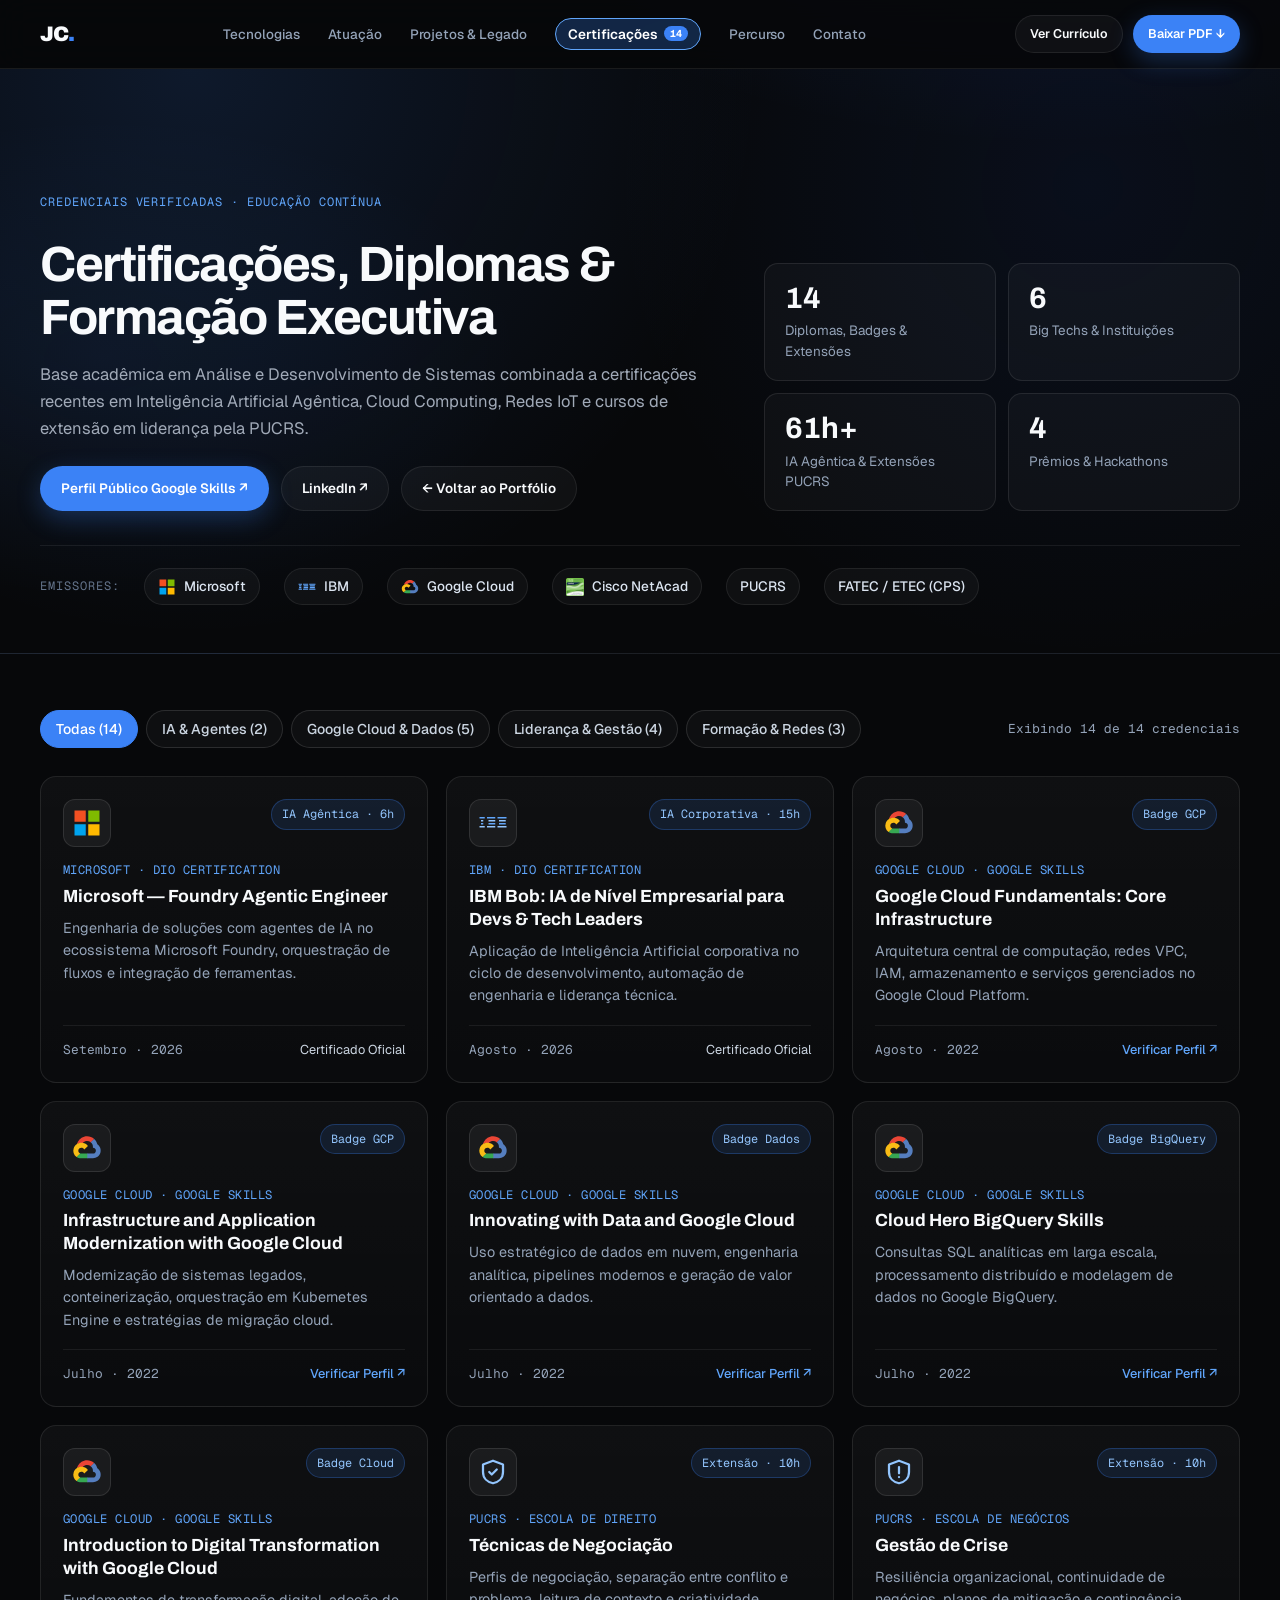
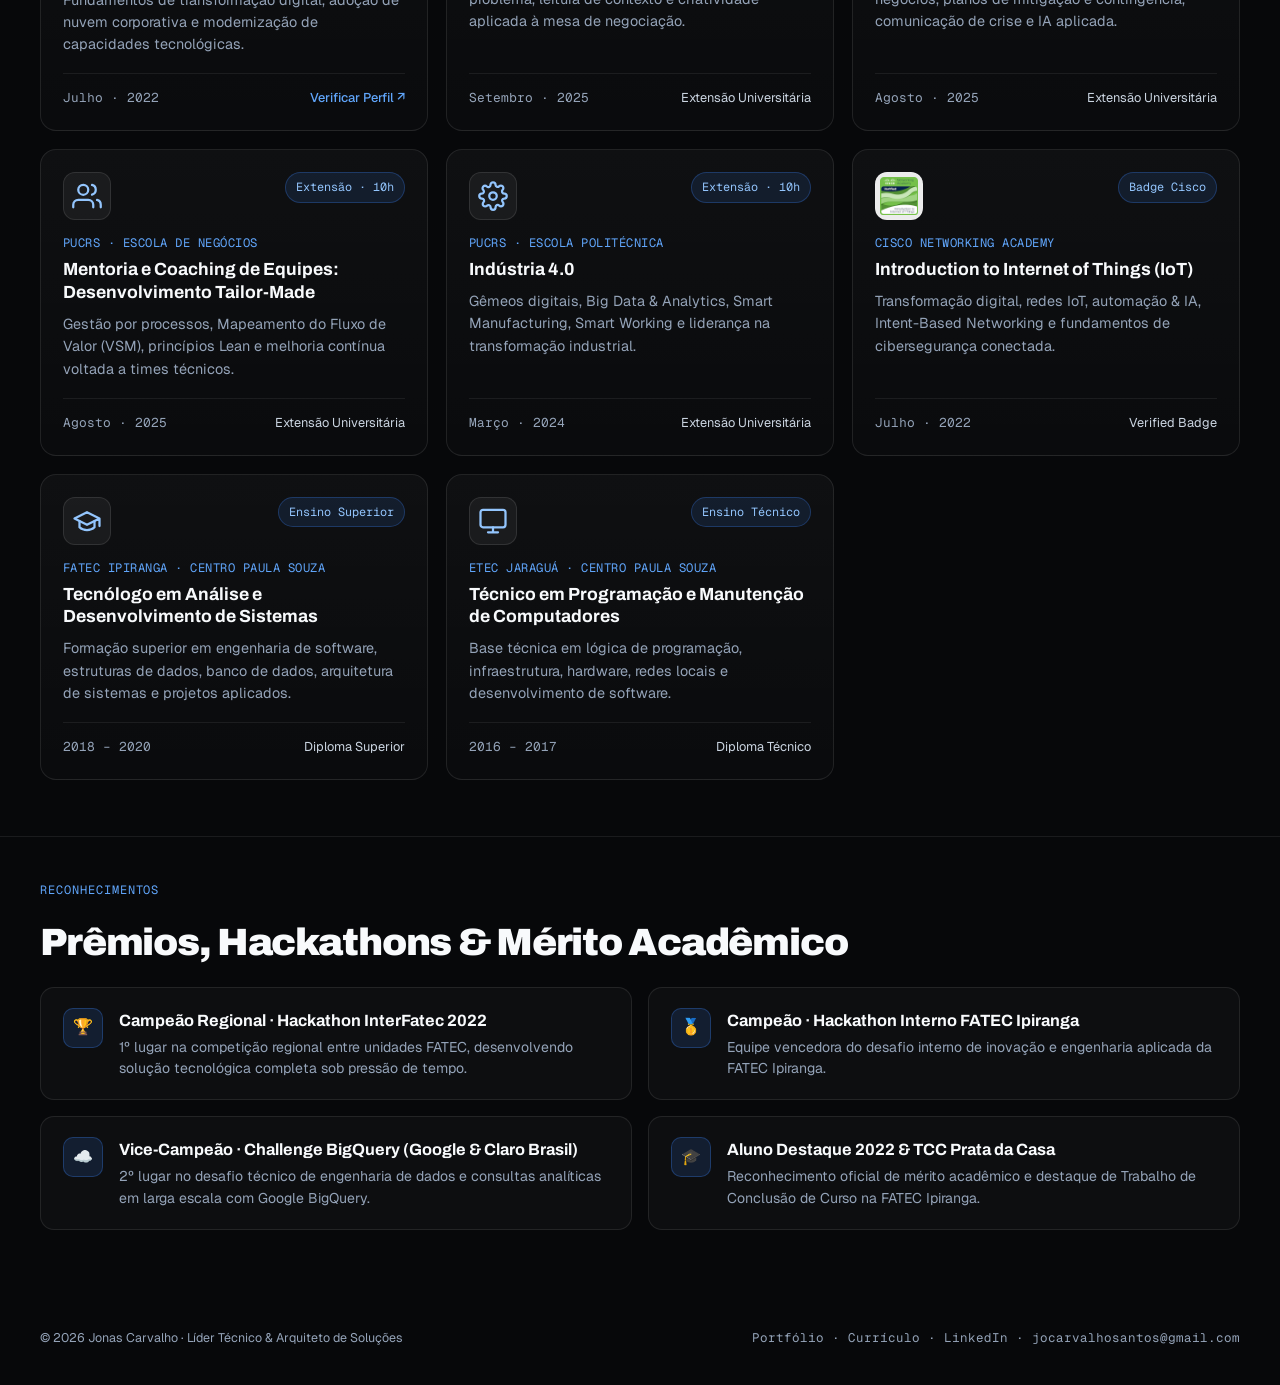
==== certificacoes.html @ da30d470 "feat: portfolio, certificacoes, curriculo A4/PDF e container Docker para Coolify" ====
<!DOCTYPE html>
<html lang="pt-BR">
<head>
  <meta charset="UTF-8" />
  <meta name="viewport" content="width=device-width, initial-scale=1.0" />
  <title>Certificações, Diplomas &amp; Prêmios — Jonas Carvalho</title>
  <meta name="description" content="Certificações oficiais, extensões universitárias PUCRS, formação acadêmica FATEC/ETEC, badges Google Cloud, Cisco, Microsoft e IBM de Jonas Carvalho." />
  <link rel="icon" type="image/svg+xml" href="data:image/svg+xml,%3Csvg xmlns='http://www.w3.org/2000/svg' viewBox='0 0 64 64'%3E%3Crect width='64' height='64' rx='14' fill='%2307080a'/%3E%3Ctext x='50%25' y='55%25' dominant-baseline='middle' text-anchor='middle' font-family='Arial,sans-serif' font-weight='900' font-size='28' fill='%23ffffff'%3EJC%3Ctspan fill='%233b82f6'%3E.%3C/tspan%3E%3C/text%3E%3C/svg%3E" />
  <link rel="preconnect" href="https://fonts.googleapis.com" />
  <link rel="preconnect" href="https://fonts.gstatic.com" crossorigin />
  <link href="https://fonts.googleapis.com/css2?family=Archivo:wght@500;600;700;800&family=Geist+Mono:wght@400;500;600&family=Geist:wght@400;500;600;700&display=swap" rel="stylesheet" />
  <link rel="stylesheet" href="styles.css" />
  <style>
    .cert-hero {
      padding: 120px 0 48px;
      border-bottom: 1px solid rgba(255, 255, 255, 0.08);
      background:
        radial-gradient(circle at 15% 0%, rgba(59, 130, 246, 0.14), transparent 46%),
        radial-gradient(circle at 85% 20%, rgba(37, 99, 235, 0.08), transparent 40%);
    }
    .cert-hero-top {
      display: grid;
      grid-template-columns: 1.3fr 0.9fr;
      gap: 36px;
      align-items: end;
    }
    .cert-hero h1 {
      font-family: 'Archivo', sans-serif;
      font-size: clamp(2rem, 4vw, 3.1rem);
      line-height: 1.08;
      letter-spacing: -0.03em;
      margin: 12px 0 16px;
      color: #f8fafc;
    }
    .cert-hero-lead {
      color: #a1aab8;
      font-size: 1.03rem;
      line-height: 1.65;
      max-width: 64ch;
      margin: 0 0 24px;
    }
    .cert-hero-actions {
      display: flex;
      flex-wrap: wrap;
      gap: 12px;
    }
    .cert-stats-grid {
      display: grid;
      grid-template-columns: repeat(2, 1fr);
      gap: 12px;
    }
    .cert-stat-card {
      background: rgba(255, 255, 255, 0.03);
      border: 1px solid rgba(255, 255, 255, 0.09);
      border-radius: 14px;
      padding: 18px 20px;
    }
    .cert-stat-card strong {
      display: block;
      font-family: 'Archivo', sans-serif;
      font-size: 1.85rem;
      font-weight: 700;
      color: #f8fafc;
      line-height: 1.1;
    }
    .cert-stat-card span {
      display: block;
      margin-top: 6px;
      font-size: 0.84rem;
      color: #94a3b8;
    }
    .issuers-bar {
      margin-top: 34px;
      padding-top: 22px;
      border-top: 1px solid rgba(255, 255, 255, 0.07);
      display: flex;
      flex-wrap: wrap;
      align-items: center;
      gap: 12px 24px;
    }
    .issuers-label {
      font-family: 'Geist Mono', monospace;
      font-size: 0.75rem;
      letter-spacing: 0.08em;
      text-transform: uppercase;
      color: #64748b;
    }
    .issuer-pill {
      display: inline-flex;
      align-items: center;
      gap: 8px;
      padding: 7px 13px;
      border-radius: 999px;
      background: rgba(255, 255, 255, 0.035);
      border: 1px solid rgba(255, 255, 255, 0.08);
      font-size: 0.85rem;
      font-weight: 500;
      color: #dbe4f0;
    }
    .issuer-pill img,
    .issuer-pill svg {
      width: 18px;
      height: 18px;
      flex-shrink: 0;
    }

    .cert-section {
      padding: 56px 0;
      scroll-margin-top: 84px;
    }
    .cert-toolbar {
      display: flex;
      flex-wrap: wrap;
      align-items: center;
      justify-content: space-between;
      gap: 16px;
      margin-bottom: 28px;
    }
    .cert-filters {
      display: flex;
      flex-wrap: wrap;
      gap: 8px;
    }
    .cert-filter-btn {
      appearance: none;
      border: 1px solid rgba(255, 255, 255, 0.12);
      background: rgba(255, 255, 255, 0.03);
      color: #cbd5e1;
      padding: 9px 15px;
      border-radius: 999px;
      font-family: 'Geist', sans-serif;
      font-size: 0.88rem;
      font-weight: 500;
      cursor: pointer;
      transition: all 0.2s ease;
    }
    .cert-filter-btn:hover {
      border-color: rgba(59, 130, 246, 0.5);
      color: #fff;
    }
    .cert-filter-btn.is-active {
      background: #3b82f6;
      border-color: #3b82f6;
      color: #ffffff;
    }
    .cert-count-note {
      font-family: 'Geist Mono', monospace;
      font-size: 0.8rem;
      color: #94a3b8;
    }

    .certs-grid {
      display: grid;
      grid-template-columns: repeat(3, minmax(0, 1fr));
      gap: 18px;
    }
    .cert-card {
      background: linear-gradient(180deg, rgba(255, 255, 255, 0.036), rgba(255, 255, 255, 0.015));
      border: 1px solid rgba(255, 255, 255, 0.09);
      border-radius: 16px;
      padding: 22px;
      display: flex;
      flex-direction: column;
      justify-content: space-between;
      gap: 18px;
      transition: transform 0.22s ease, border-color 0.22s ease, background 0.22s ease;
    }
    .cert-card:hover {
      transform: translateY(-2px);
      border-color: rgba(59, 130, 246, 0.45);
      background: linear-gradient(180deg, rgba(59, 130, 246, 0.08), rgba(255, 255, 255, 0.02));
    }
    .cert-card.is-hidden {
      display: none;
    }
    .cert-card-head {
      display: flex;
      align-items: flex-start;
      justify-content: space-between;
      gap: 14px;
    }
    .cert-brand-box {
      width: 48px;
      height: 48px;
      border-radius: 12px;
      background: rgba(255, 255, 255, 0.05);
      border: 1px solid rgba(255, 255, 255, 0.1);
      display: grid;
      place-items: center;
      flex-shrink: 0;
      padding: 8px;
    }
    .cert-brand-box.is-badge {
      padding: 4px;
      background: rgba(255, 255, 255, 0.92);
    }
    .cert-brand-box img,
    .cert-brand-box svg {
      width: 100%;
      height: 100%;
      object-fit: contain;
      display: block;
    }
    .cert-meta-tag {
      font-family: 'Geist Mono', monospace;
      font-size: 0.74rem;
      padding: 5px 10px;
      border-radius: 999px;
      background: rgba(59, 130, 246, 0.12);
      color: #93c5fd;
      border: 1px solid rgba(59, 130, 246, 0.28);
      white-space: nowrap;
    }
    .cert-issuer {
      font-family: 'Geist Mono', monospace;
      font-size: 0.76rem;
      letter-spacing: 0.04em;
      text-transform: uppercase;
      color: #60a5fa;
      margin: 14px 0 6px;
    }
    .cert-title {
      font-family: 'Archivo', sans-serif;
      font-size: 1.1rem;
      font-weight: 700;
      line-height: 1.3;
      color: #f8fafc;
      margin: 0 0 8px;
    }
    .cert-desc {
      font-size: 0.9rem;
      line-height: 1.55;
      color: #94a3b8;
      margin: 0;
    }
    .cert-foot {
      padding-top: 14px;
      border-top: 1px solid rgba(255, 255, 255, 0.07);
      display: flex;
      align-items: center;
      justify-content: space-between;
      gap: 10px;
      font-size: 0.8rem;
      color: #cbd5e1;
    }
    .cert-date {
      font-family: 'Geist Mono', monospace;
      color: #94a3b8;
    }
    .cert-link {
      color: #60a5fa;
      text-decoration: none;
      font-weight: 500;
    }
    .cert-link:hover {
      text-decoration: underline;
    }

    .awards-section {
      padding: 40px 0 72px;
      border-top: 1px solid rgba(255, 255, 255, 0.08);
    }
    .awards-grid {
      display: grid;
      grid-template-columns: repeat(2, minmax(0, 1fr));
      gap: 16px;
      margin-top: 24px;
    }
    .award-card {
      background: rgba(255, 255, 255, 0.028);
      border: 1px solid rgba(255, 255, 255, 0.09);
      border-radius: 14px;
      padding: 20px 22px;
      display: flex;
      gap: 16px;
      align-items: flex-start;
    }
    .award-icon {
      width: 40px;
      height: 40px;
      border-radius: 10px;
      background: rgba(59, 130, 246, 0.14);
      border: 1px solid rgba(59, 130, 246, 0.3);
      color: #60a5fa;
      display: grid;
      place-items: center;
      flex-shrink: 0;
    }
    .award-card h3 {
      font-family: 'Archivo', sans-serif;
      font-size: 1.02rem;
      margin: 0 0 4px;
      color: #f8fafc;
    }
    .award-card p {
      margin: 0;
      font-size: 0.88rem;
      color: #94a3b8;
      line-height: 1.5;
    }
    .nav-links a.is-active {
      color: #ffffff;
    }

    @media (max-width: 1024px) {
      .cert-hero-top {
        grid-template-columns: 1fr;
      }
      .certs-grid {
        grid-template-columns: repeat(2, minmax(0, 1fr));
      }
    }
    @media (max-width: 680px) {
      .cert-hero {
        padding: 98px 0 36px;
      }
      .certs-grid,
      .awards-grid {
        grid-template-columns: 1fr;
      }
      .cert-stats-grid {
        grid-template-columns: repeat(2, 1fr);
      }
    }
  </style>
</head>
<body>
  <header class="nav" id="top">
    <div class="nav-inner">
      <a href="index.html" class="nav-logo" aria-label="Início">JC<span>.</span></a>
      <nav class="nav-links" id="navLinks" aria-label="Navegação principal">
        <a href="index.html#stack">Tecnologias</a>
        <a href="index.html#especialidades">Atuação</a>
        <a href="index.html#casos">Projetos &amp; Legado</a>
        <a href="certificacoes.html" class="nav-cert-link is-active">Certificações <span class="nav-cert-badge">14</span></a>
        <a href="index.html#percurso">Percurso</a>
        <a href="index.html#contato">Contato</a>
      </nav>
      <div class="nav-actions">
        <a class="btn btn-ghost btn-sm" href="curriculo.html" target="_blank" rel="noopener">Ver Currículo</a>
        <a class="btn btn-primary btn-sm" href="Jonas-Carvalho-CV.pdf" download>Baixar PDF ↓</a>
        <button class="nav-toggle" id="navToggle" type="button" aria-label="Abrir menu" aria-expanded="false">☰</button>
      </div>
    </div>
  </header>

  <main>
    <section class="cert-hero">
      <div class="container">
        <div class="cert-hero-top">
          <div>
            <span class="eyebrow">Credenciais Verificadas · Educação Contínua</span>
            <h1>Certificações, Diplomas &amp; Formação Executiva</h1>
            <p class="cert-hero-lead">
              Base acadêmica em Análise e Desenvolvimento de Sistemas combinada a certificações recentes em
              Inteligência Artificial Agêntica, Cloud Computing, Redes IoT e cursos de extensão em liderança pela PUCRS.
            </p>
            <div class="cert-hero-actions">
              <a class="btn btn-primary" href="https://www.skills.google/public_profiles/2552c712-2626-4c89-9953-f7259b2a91ca" target="_blank" rel="noopener">Perfil Público Google Skills ↗</a>
              <a class="btn btn-ghost" href="https://www.linkedin.com/in/jonas-santos-b5289836/" target="_blank" rel="noopener">LinkedIn ↗</a>
              <a class="btn btn-ghost" href="index.html">← Voltar ao Portfólio</a>
            </div>
          </div>

          <div class="cert-stats-grid" aria-label="Resumo de credenciais">
            <div class="cert-stat-card">
              <strong>14</strong>
              <span>Diplomas, Badges &amp; Extensões</span>
            </div>
            <div class="cert-stat-card">
              <strong>6</strong>
              <span>Big Techs &amp; Instituições</span>
            </div>
            <div class="cert-stat-card">
              <strong>61h+</strong>
              <span>IA Agêntica &amp; Extensões PUCRS</span>
            </div>
            <div class="cert-stat-card">
              <strong>4</strong>
              <span>Prêmios &amp; Hackathons</span>
            </div>
          </div>
        </div>

        <div class="issuers-bar" aria-label="Instituições emissoras">
          <span class="issuers-label">Emissores:</span>
          <span class="issuer-pill">
            <svg viewBox="0 0 24 24" aria-hidden="true">
              <rect x="2" y="2" width="9" height="9" fill="#f25022"/>
              <rect x="13" y="2" width="9" height="9" fill="#7fba00"/>
              <rect x="2" y="13" width="9" height="9" fill="#00a4ef"/>
              <rect x="13" y="13" width="9" height="9" fill="#ffb900"/>
            </svg>
            Microsoft
          </span>
          <span class="issuer-pill">
            <svg viewBox="0 0 32 16" aria-hidden="true">
              <path fill="#60a5fa" d="M1 2h6v2H1zm8 0h9v2H9zm11 0h11v2H20zM2 5h4v2H2zm8 0h8v2h-8zm11 0h9v2h-9zM2 8h4v2H2zm8 0h8v2h-8zm11 0h9v2h-9zM1 11h6v2H1zm8 0h9v2H9zm11 0h11v2H20z"/>
            </svg>
            IBM
          </span>
          <span class="issuer-pill">
            <img src="assets/logos/googlecloud.svg" alt="Google Cloud" />
            Google Cloud
          </span>
          <span class="issuer-pill">
            <img src="assets/badges/cisco-iot.png" alt="Cisco" />
            Cisco NetAcad
          </span>
          <span class="issuer-pill">PUCRS</span>
          <span class="issuer-pill">FATEC / ETEC (CPS)</span>
        </div>
      </div>
    </section>

    <section class="cert-section">
      <div class="container">
        <div class="cert-toolbar">
          <div class="cert-filters" role="tablist" aria-label="Filtrar certificações por categoria">
            <button class="cert-filter-btn is-active" type="button" data-filter="all">Todas (14)</button>
            <button class="cert-filter-btn" type="button" data-filter="ia">IA &amp; Agentes (2)</button>
            <button class="cert-filter-btn" type="button" data-filter="cloud">Google Cloud &amp; Dados (5)</button>
            <button class="cert-filter-btn" type="button" data-filter="gestao">Liderança &amp; Gestão (4)</button>
            <button class="cert-filter-btn" type="button" data-filter="formacao">Formação &amp; Redes (3)</button>
          </div>
          <span class="cert-count-note" id="certCountNote">Exibindo 14 de 14 credenciais</span>
        </div>

        <div class="certs-grid" id="certsGrid">
          <!-- IA & Agentes -->
          <article class="cert-card" data-cat="ia">
            <div>
              <div class="cert-card-head">
                <div class="cert-brand-box" aria-hidden="true">
                  <svg viewBox="0 0 24 24">
                    <rect x="2" y="2" width="9" height="9" fill="#f25022"/>
                    <rect x="13" y="2" width="9" height="9" fill="#7fba00"/>
                    <rect x="2" y="13" width="9" height="9" fill="#00a4ef"/>
                    <rect x="13" y="13" width="9" height="9" fill="#ffb900"/>
                  </svg>
                </div>
                <span class="cert-meta-tag">IA Agêntica · 6h</span>
              </div>
              <p class="cert-issuer">Microsoft · DIO Certification</p>
              <h2 class="cert-title">Microsoft — Foundry Agentic Engineer</h2>
              <p class="cert-desc">Engenharia de soluções com agentes de IA no ecossistema Microsoft Foundry, orquestração de fluxos e integração de ferramentas.</p>
            </div>
            <div class="cert-foot">
              <span class="cert-date">Setembro · 2026</span>
              <span>Certificado Oficial</span>
            </div>
          </article>

          <article class="cert-card" data-cat="ia">
            <div>
              <div class="cert-card-head">
                <div class="cert-brand-box" aria-hidden="true">
                  <svg viewBox="0 0 40 20">
                    <rect x="2" y="2" width="7" height="2" fill="#60a5fa"/>
                    <rect x="12" y="2" width="11" height="2" fill="#60a5fa"/>
                    <rect x="26" y="2" width="12" height="2" fill="#60a5fa"/>
                    <rect x="4" y="6" width="3" height="2" fill="#93c5fd"/>
                    <rect x="14" y="6" width="9" height="2" fill="#93c5fd"/>
                    <rect x="28" y="6" width="9" height="2" fill="#93c5fd"/>
                    <rect x="4" y="10" width="3" height="2" fill="#60a5fa"/>
                    <rect x="14" y="10" width="9" height="2" fill="#60a5fa"/>
                    <rect x="28" y="10" width="9" height="2" fill="#60a5fa"/>
                    <rect x="2" y="14" width="7" height="2" fill="#93c5fd"/>
                    <rect x="12" y="14" width="11" height="2" fill="#93c5fd"/>
                    <rect x="26" y="14" width="12" height="2" fill="#93c5fd"/>
                  </svg>
                </div>
                <span class="cert-meta-tag">IA Corporativa · 15h</span>
              </div>
              <p class="cert-issuer">IBM · DIO Certification</p>
              <h2 class="cert-title">IBM Bob: IA de Nível Empresarial para Devs &amp; Tech Leaders</h2>
              <p class="cert-desc">Aplicação de Inteligência Artificial corporativa no ciclo de desenvolvimento, automação de engenharia e liderança técnica.</p>
            </div>
            <div class="cert-foot">
              <span class="cert-date">Agosto · 2026</span>
              <span>Certificado Oficial</span>
            </div>
          </article>

          <!-- Google Cloud & Dados -->
          <article class="cert-card" data-cat="cloud">
            <div>
              <div class="cert-card-head">
                <div class="cert-brand-box">
                  <img src="assets/logos/googlecloud.svg" alt="Google Cloud" />
                </div>
                <span class="cert-meta-tag">Badge GCP</span>
              </div>
              <p class="cert-issuer">Google Cloud · Google Skills</p>
              <h2 class="cert-title">Google Cloud Fundamentals: Core Infrastructure</h2>
              <p class="cert-desc">Arquitetura central de computação, redes VPC, IAM, armazenamento e serviços gerenciados no Google Cloud Platform.</p>
            </div>
            <div class="cert-foot">
              <span class="cert-date">Agosto · 2022</span>
              <a class="cert-link" href="https://www.skills.google/public_profiles/2552c712-2626-4c89-9953-f7259b2a91ca" target="_blank" rel="noopener">Verificar Perfil ↗</a>
            </div>
          </article>

          <article class="cert-card" data-cat="cloud">
            <div>
              <div class="cert-card-head">
                <div class="cert-brand-box">
                  <img src="assets/logos/googlecloud.svg" alt="Google Cloud" />
                </div>
                <span class="cert-meta-tag">Badge GCP</span>
              </div>
              <p class="cert-issuer">Google Cloud · Google Skills</p>
              <h2 class="cert-title">Infrastructure and Application Modernization with Google Cloud</h2>
              <p class="cert-desc">Modernização de sistemas legados, conteinerização, orquestração em Kubernetes Engine e estratégias de migração cloud.</p>
            </div>
            <div class="cert-foot">
              <span class="cert-date">Julho · 2022</span>
              <a class="cert-link" href="https://www.skills.google/public_profiles/2552c712-2626-4c89-9953-f7259b2a91ca" target="_blank" rel="noopener">Verificar Perfil ↗</a>
            </div>
          </article>

          <article class="cert-card" data-cat="cloud">
            <div>
              <div class="cert-card-head">
                <div class="cert-brand-box">
                  <img src="assets/logos/googlecloud.svg" alt="Google Cloud" />
                </div>
                <span class="cert-meta-tag">Badge Dados</span>
              </div>
              <p class="cert-issuer">Google Cloud · Google Skills</p>
              <h2 class="cert-title">Innovating with Data and Google Cloud</h2>
              <p class="cert-desc">Uso estratégico de dados em nuvem, engenharia analítica, pipelines modernos e geração de valor orientado a dados.</p>
            </div>
            <div class="cert-foot">
              <span class="cert-date">Julho · 2022</span>
              <a class="cert-link" href="https://www.skills.google/public_profiles/2552c712-2626-4c89-9953-f7259b2a91ca" target="_blank" rel="noopener">Verificar Perfil ↗</a>
            </div>
          </article>

          <article class="cert-card" data-cat="cloud">
            <div>
              <div class="cert-card-head">
                <div class="cert-brand-box">
                  <img src="assets/logos/googlecloud.svg" alt="Google Cloud" />
                </div>
                <span class="cert-meta-tag">Badge BigQuery</span>
              </div>
              <p class="cert-issuer">Google Cloud · Google Skills</p>
              <h2 class="cert-title">Cloud Hero BigQuery Skills</h2>
              <p class="cert-desc">Consultas SQL analíticas em larga escala, processamento distribuído e modelagem de dados no Google BigQuery.</p>
            </div>
            <div class="cert-foot">
              <span class="cert-date">Julho · 2022</span>
              <a class="cert-link" href="https://www.skills.google/public_profiles/2552c712-2626-4c89-9953-f7259b2a91ca" target="_blank" rel="noopener">Verificar Perfil ↗</a>
            </div>
          </article>

          <article class="cert-card" data-cat="cloud">
            <div>
              <div class="cert-card-head">
                <div class="cert-brand-box">
                  <img src="assets/logos/googlecloud.svg" alt="Google Cloud" />
                </div>
                <span class="cert-meta-tag">Badge Cloud</span>
              </div>
              <p class="cert-issuer">Google Cloud · Google Skills</p>
              <h2 class="cert-title">Introduction to Digital Transformation with Google Cloud</h2>
              <p class="cert-desc">Fundamentos de transformação digital, adoção de nuvem corporativa e modernização de capacidades tecnológicas.</p>
            </div>
            <div class="cert-foot">
              <span class="cert-date">Julho · 2022</span>
              <a class="cert-link" href="https://www.skills.google/public_profiles/2552c712-2626-4c89-9953-f7259b2a91ca" target="_blank" rel="noopener">Verificar Perfil ↗</a>
            </div>
          </article>

          <!-- Liderança & Gestão (PUCRS) -->
          <article class="cert-card" data-cat="gestao">
            <div>
              <div class="cert-card-head">
                <div class="cert-brand-box" aria-hidden="true">
                  <svg viewBox="0 0 24 24" fill="none" stroke="#93c5fd" stroke-width="1.8" stroke-linecap="round" stroke-linejoin="round">
                    <path d="M12 3l8 3v6c0 5-3.5 8.2-8 9-4.5-.8-8-4-8-9V6l8-3z"/>
                    <path d="M9 12l2 2 4-4"/>
                  </svg>
                </div>
                <span class="cert-meta-tag">Extensão · 10h</span>
              </div>
              <p class="cert-issuer">PUCRS · Escola de Direito</p>
              <h2 class="cert-title">Técnicas de Negociação</h2>
              <p class="cert-desc">Perfis de negociação, separação entre conflito e problema, leitura de contexto e criatividade aplicada à mesa de negociação.</p>
            </div>
            <div class="cert-foot">
              <span class="cert-date">Setembro · 2025</span>
              <span>Extensão Universitária</span>
            </div>
          </article>

          <article class="cert-card" data-cat="gestao">
            <div>
              <div class="cert-card-head">
                <div class="cert-brand-box" aria-hidden="true">
                  <svg viewBox="0 0 24 24" fill="none" stroke="#93c5fd" stroke-width="1.8" stroke-linecap="round" stroke-linejoin="round">
                    <path d="M12 3l8 3v6c0 5-3.5 8.2-8 9-4.5-.8-8-4-8-9V6l8-3z"/>
                    <path d="M12 8v5M12 16h.01"/>
                  </svg>
                </div>
                <span class="cert-meta-tag">Extensão · 10h</span>
              </div>
              <p class="cert-issuer">PUCRS · Escola de Negócios</p>
              <h2 class="cert-title">Gestão de Crise</h2>
              <p class="cert-desc">Resiliência organizacional, continuidade de negócios, planos de mitigação e contingência, comunicação de crise e IA aplicada.</p>
            </div>
            <div class="cert-foot">
              <span class="cert-date">Agosto · 2025</span>
              <span>Extensão Universitária</span>
            </div>
          </article>

          <article class="cert-card" data-cat="gestao">
            <div>
              <div class="cert-card-head">
                <div class="cert-brand-box" aria-hidden="true">
                  <svg viewBox="0 0 24 24" fill="none" stroke="#93c5fd" stroke-width="1.8" stroke-linecap="round" stroke-linejoin="round">
                    <path d="M17 21v-2a4 4 0 0 0-4-4H5a4 4 0 0 0-4 4v2"/>
                    <circle cx="9" cy="7" r="4"/>
                    <path d="M23 21v-2a4 4 0 0 0-3-3.87M16 3.13a4 4 0 0 1 0 7.75"/>
                  </svg>
                </div>
                <span class="cert-meta-tag">Extensão · 10h</span>
              </div>
              <p class="cert-issuer">PUCRS · Escola de Negócios</p>
              <h2 class="cert-title">Mentoria e Coaching de Equipes: Desenvolvimento Tailor-Made</h2>
              <p class="cert-desc">Gestão por processos, Mapeamento do Fluxo de Valor (VSM), princípios Lean e melhoria contínua voltada a times técnicos.</p>
            </div>
            <div class="cert-foot">
              <span class="cert-date">Agosto · 2025</span>
              <span>Extensão Universitária</span>
            </div>
          </article>

          <article class="cert-card" data-cat="gestao">
            <div>
              <div class="cert-card-head">
                <div class="cert-brand-box" aria-hidden="true">
                  <svg viewBox="0 0 24 24" fill="none" stroke="#93c5fd" stroke-width="1.8" stroke-linecap="round" stroke-linejoin="round">
                    <circle cx="12" cy="12" r="3"/>
                    <path d="M19.4 15a1.65 1.65 0 0 0 .33 1.82l.06.06a2 2 0 1 1-2.83 2.83l-.06-.06a1.65 1.65 0 0 0-1.82-.33 1.65 1.65 0 0 0-1 1.51V21a2 2 0 1 1-4 0v-.09a1.65 1.65 0 0 0-1-1.51 1.65 1.65 0 0 0-1.82.33l-.06.06a2 2 0 1 1-2.83-2.83l.06-.06a1.65 1.65 0 0 0 .33-1.82 1.65 1.65 0 0 0-1.51-1H3a2 2 0 1 1 0-4h.09a1.65 1.65 0 0 0 1.51-1 1.65 1.65 0 0 0-.33-1.82l-.06-.06a2 2 0 1 1 2.83-2.83l.06.06a1.65 1.65 0 0 0 1.82.33H9a1.65 1.65 0 0 0 1-1.51V3a2 2 0 1 1 4 0v.09a1.65 1.65 0 0 0 1 1.51 1.65 1.65 0 0 0 1.82-.33l.06-.06a2 2 0 1 1 2.83 2.83l-.06.06a1.65 1.65 0 0 0-.33 1.82V9c.26.6.79 1 1.51 1H21a2 2 0 1 1 0 4h-.09a1.65 1.65 0 0 0-1.51 1z"/>
                  </svg>
                </div>
                <span class="cert-meta-tag">Extensão · 10h</span>
              </div>
              <p class="cert-issuer">PUCRS · Escola Politécnica</p>
              <h2 class="cert-title">Indústria 4.0</h2>
              <p class="cert-desc">Gêmeos digitais, Big Data &amp; Analytics, Smart Manufacturing, Smart Working e liderança na transformação industrial.</p>
            </div>
            <div class="cert-foot">
              <span class="cert-date">Março · 2024</span>
              <span>Extensão Universitária</span>
            </div>
          </article>

          <!-- Formação & Redes -->
          <article class="cert-card" data-cat="formacao">
            <div>
              <div class="cert-card-head">
                <div class="cert-brand-box is-badge">
                  <img src="assets/badges/cisco-iot.png" alt="Badge Cisco Introduction to IoT" />
                </div>
                <span class="cert-meta-tag">Badge Cisco</span>
              </div>
              <p class="cert-issuer">Cisco Networking Academy</p>
              <h2 class="cert-title">Introduction to Internet of Things (IoT)</h2>
              <p class="cert-desc">Transformação digital, redes IoT, automação &amp; IA, Intent-Based Networking e fundamentos de cibersegurança conectada.</p>
            </div>
            <div class="cert-foot">
              <span class="cert-date">Julho · 2022</span>
              <span>Verified Badge</span>
            </div>
          </article>

          <article class="cert-card" data-cat="formacao">
            <div>
              <div class="cert-card-head">
                <div class="cert-brand-box" aria-hidden="true">
                  <svg viewBox="0 0 24 24" fill="none" stroke="#93c5fd" stroke-width="1.8" stroke-linecap="round" stroke-linejoin="round">
                    <path d="M22 10v6M2 10l10-5 10 5-10 5z"/>
                    <path d="M6 12v5c3 3 9 3 12 0v-5"/>
                  </svg>
                </div>
                <span class="cert-meta-tag">Ensino Superior</span>
              </div>
              <p class="cert-issuer">FATEC Ipiranga · Centro Paula Souza</p>
              <h2 class="cert-title">Tecnólogo em Análise e Desenvolvimento de Sistemas</h2>
              <p class="cert-desc">Formação superior em engenharia de software, estruturas de dados, banco de dados, arquitetura de sistemas e projetos aplicados.</p>
            </div>
            <div class="cert-foot">
              <span class="cert-date">2018 – 2020</span>
              <span>Diploma Superior</span>
            </div>
          </article>

          <article class="cert-card" data-cat="formacao">
            <div>
              <div class="cert-card-head">
                <div class="cert-brand-box" aria-hidden="true">
                  <svg viewBox="0 0 24 24" fill="none" stroke="#93c5fd" stroke-width="1.8" stroke-linecap="round" stroke-linejoin="round">
                    <rect x="2" y="3" width="20" height="14" rx="2"/>
                    <path d="M8 21h8M12 17v4"/>
                  </svg>
                </div>
                <span class="cert-meta-tag">Ensino Técnico</span>
              </div>
              <p class="cert-issuer">ETEC Jaraguá · Centro Paula Souza</p>
              <h2 class="cert-title">Técnico em Programação e Manutenção de Computadores</h2>
              <p class="cert-desc">Base técnica em lógica de programação, infraestrutura, hardware, redes locais e desenvolvimento de software.</p>
            </div>
            <div class="cert-foot">
              <span class="cert-date">2016 – 2017</span>
              <span>Diploma Técnico</span>
            </div>
          </article>
        </div>
      </div>
    </section>

    <section class="awards-section" id="premios">
      <div class="container">
        <span class="eyebrow">Reconhecimentos</span>
        <h2 class="section-title" style="margin-top:8px;">Prêmios, Hackathons &amp; Mérito Acadêmico</h2>

        <div class="awards-grid">
          <article class="award-card">
            <div class="award-icon" aria-hidden="true">🏆</div>
            <div>
              <h3>Campeão Regional · Hackathon InterFatec 2022</h3>
              <p>1º lugar na competição regional entre unidades FATEC, desenvolvendo solução tecnológica completa sob pressão de tempo.</p>
            </div>
          </article>

          <article class="award-card">
            <div class="award-icon" aria-hidden="true">🥇</div>
            <div>
              <h3>Campeão · Hackathon Interno FATEC Ipiranga</h3>
              <p>Equipe vencedora do desafio interno de inovação e engenharia aplicada da FATEC Ipiranga.</p>
            </div>
          </article>

          <article class="award-card">
            <div class="award-icon" aria-hidden="true">☁️</div>
            <div>
              <h3>Vice-Campeão · Challenge BigQuery (Google &amp; Claro Brasil)</h3>
              <p>2º lugar no desafio técnico de engenharia de dados e consultas analíticas em larga escala com Google BigQuery.</p>
            </div>
          </article>

          <article class="award-card">
            <div class="award-icon" aria-hidden="true">🎓</div>
            <div>
              <h3>Aluno Destaque 2022 &amp; TCC Prata da Casa</h3>
              <p>Reconhecimento oficial de mérito acadêmico e destaque de Trabalho de Conclusão de Curso na FATEC Ipiranga.</p>
            </div>
          </article>
        </div>
      </div>
    </section>
  </main>

  <footer class="footer">
    <div class="container footer-inner">
      <span>© 2026 Jonas Carvalho · Líder Técnico &amp; Arquiteto de Soluções</span>
      <span class="mono">
        <a href="index.html">Portfólio</a> ·
        <a href="curriculo.html">Currículo</a> ·
        <a href="https://www.linkedin.com/in/jonas-santos-b5289836/" target="_blank" rel="noopener">LinkedIn</a> ·
        <a href="mailto:jocarvalhosantos@gmail.com">jocarvalhosantos@gmail.com</a>
      </span>
    </div>
  </footer>

  <script>
    (function () {
      const navToggle = document.getElementById('navToggle');
      const navLinks = document.getElementById('navLinks');
      if (navToggle && navLinks) {
        navToggle.addEventListener('click', () => {
          const open = navLinks.classList.toggle('open');
          navToggle.setAttribute('aria-expanded', String(open));
        });
      }

      const buttons = document.querySelectorAll('.cert-filter-btn');
      const cards = document.querySelectorAll('.cert-card');
      const countNote = document.getElementById('certCountNote');
      const total = cards.length;

      buttons.forEach((btn) => {
        btn.addEventListener('click', () => {
          const filter = btn.getAttribute('data-filter');
          buttons.forEach((b) => b.classList.remove('is-active'));
          btn.classList.add('is-active');

          let visible = 0;
          cards.forEach((card) => {
            const match = filter === 'all' || card.getAttribute('data-cat') === filter;
            card.classList.toggle('is-hidden', !match);
            if (match) visible += 1;
          });

          if (countNote) {
            countNote.textContent = `Exibindo ${visible} de ${total} credenciais`;
          }
        });
      });
    })();
  </script>
</body>
</html>
---- styles.css ----
:root {
  --bg: #07080a;
  --bg-elev: #0c1018;
  --bg-card: #101521;
  --bg-card-hover: #141b2b;
  --border: rgba(255, 255, 255, 0.08);
  --border-strong: rgba(59, 130, 246, 0.45);
  --text: #f8fafc;
  --text-soft: #cbd5e1;
  --text-muted: #94a3b8;
  --accent: #3b82f6;
  --accent-bright: #60a5fa;
  --emerald: #34d399;
  --radius-md: 14px;
  --radius-lg: 20px;
  --max-w: 1200px;
}

*,
*::before,
*::after {
  box-sizing: border-box;
  margin: 0;
  padding: 0;
}

html {
  scroll-behavior: smooth;
  background: var(--bg);
  color: var(--text);
  overflow-x: clip;
}

body {
  font-family: "Geist", -apple-system, BlinkMacSystemFont, "Segoe UI", sans-serif;
  background:
    radial-gradient(960px 520px at 82% -6%, rgba(37, 99, 235, 0.14), transparent 62%),
    radial-gradient(700px 400px at 8% 12%, rgba(59, 130, 246, 0.07), transparent 60%),
    var(--bg);
  color: var(--text);
  line-height: 1.55;
  -webkit-font-smoothing: antialiased;
  overflow-x: clip;
}

a {
  color: inherit;
  text-decoration: none;
}

button {
  font-family: inherit;
  cursor: pointer;
}

.mono {
  font-family: "Geist Mono", ui-monospace, SFMono-Regular, monospace;
}

.container {
  width: min(var(--max-w), calc(100% - 48px));
  margin-inline: auto;
}

/* NAV */
.nav {
  position: sticky;
  top: 0;
  z-index: 60;
  backdrop-filter: blur(16px);
  -webkit-backdrop-filter: blur(16px);
  background: rgba(7, 8, 10, 0.84);
  border-bottom: 1px solid var(--border);
}

.nav-inner {
  width: min(var(--max-w), calc(100% - 48px));
  margin-inline: auto;
  height: 68px;
  display: flex;
  align-items: center;
  justify-content: space-between;
  gap: 20px;
}

.nav-logo {
  font-family: "Archivo", sans-serif;
  font-weight: 900;
  font-size: 21px;
  letter-spacing: -0.04em;
}

.nav-logo span {
  color: var(--accent);
}

.nav-links {
  display: flex;
  align-items: center;
  gap: 28px;
}

.nav-links a {
  font-size: 13.5px;
  font-weight: 500;
  color: var(--text-muted);
  transition: color 0.18s ease;
}

.nav-links a:hover {
  color: var(--text);
}

.nav-actions {
  display: flex;
  align-items: center;
  gap: 10px;
}

.nav-toggle {
  display: none;
  width: 40px;
  height: 40px;
  border-radius: 10px;
  border: 1px solid var(--border);
  background: var(--bg-card);
  color: var(--text);
  align-items: center;
  justify-content: center;
}

/* BUTTONS */
.btn {
  display: inline-flex;
  align-items: center;
  justify-content: center;
  gap: 8px;
  padding: 11px 20px;
  border-radius: 999px;
  font-size: 13.5px;
  font-weight: 600;
  border: 1px solid transparent;
  transition: transform 0.18s ease, background 0.18s ease, border-color 0.18s ease, box-shadow 0.18s ease;
  white-space: nowrap;
}

.btn-sm {
  padding: 8px 14px;
  font-size: 12.5px;
}

.btn-primary {
  background: var(--accent);
  color: #ffffff;
  box-shadow: 0 8px 24px rgba(59, 130, 246, 0.28);
}

.btn-primary:hover {
  background: #2563eb;
  transform: translateY(-1px);
}

.btn-ghost {
  background: rgba(255, 255, 255, 0.04);
  border-color: var(--border);
  color: var(--text);
}

.btn-ghost:hover {
  background: rgba(255, 255, 255, 0.08);
  border-color: rgba(255, 255, 255, 0.22);
}

/* HERO */
.hero {
  padding: 36px 0 44px;
}

.hero-top-bar {
  display: flex;
  flex-wrap: wrap;
  justify-content: space-between;
  align-items: center;
  gap: 12px;
  padding-bottom: 22px;
  border-bottom: 1px solid var(--border);
  margin-bottom: 34px;
  font-size: 12.5px;
  color: var(--text-muted);
}

.status-badge {
  display: inline-flex;
  align-items: center;
  gap: 8px;
  padding: 5px 12px;
  border-radius: 999px;
  background: rgba(52, 211, 153, 0.08);
  border: 1px solid rgba(52, 211, 153, 0.24);
  color: #a7f3d0;
  font-size: 12px;
  font-weight: 500;
}

.status-dot {
  width: 7px;
  height: 7px;
  border-radius: 50%;
  background: var(--emerald);
  box-shadow: 0 0 10px var(--emerald);
}

.hero-grid {
  display: grid;
  grid-template-columns: minmax(0, 1.3fr) minmax(0, 0.85fr);
  gap: 44px;
  align-items: center;
}

.eyebrow {
  display: inline-block;
  font-family: "Geist Mono", monospace;
  font-size: 12px;
  letter-spacing: 0.08em;
  text-transform: uppercase;
  color: var(--accent-bright);
  margin-bottom: 14px;
}

.hero-title {
  font-family: "Archivo", sans-serif;
  font-weight: 900;
  font-size: clamp(32px, 4.1vw, 52px);
  line-height: 1.05;
  letter-spacing: -0.035em;
  margin-bottom: 16px;
}

.hero-title .accent {
  color: var(--accent);
}

.hero-lede {
  font-size: 16px;
  line-height: 1.6;
  color: var(--text-soft);
  max-width: 56ch;
  margin-bottom: 24px;
}

.hero-ctas {
  display: flex;
  flex-wrap: wrap;
  gap: 8px;
  margin-bottom: 26px;
}

.hero-ctas .btn {
  padding: 10px 15px;
  font-size: 12.8px;
}

.hero-highlights {
  display: grid;
  grid-template-columns: repeat(3, minmax(0, 1fr));
  gap: 12px;
}

.mini-kpi {
  background: var(--bg-elev);
  border: 1px solid var(--border);
  border-radius: 12px;
  padding: 14px 15px;
}

.mini-kpi strong {
  display: block;
  font-family: "Archivo", sans-serif;
  font-size: 20px;
  font-weight: 800;
  color: var(--text);
  line-height: 1.1;
}

.mini-kpi span {
  display: block;
  margin-top: 4px;
  font-size: 12px;
  color: var(--text-muted);
}

/* HERO PHOTO */
.hero-profile-card {
  background: linear-gradient(165deg, #111827 0%, #090c12 100%);
  border: 1px solid var(--border);
  border-radius: var(--radius-lg);
  padding: 14px;
  box-shadow: 0 28px 60px rgba(0, 0, 0, 0.55);
}

.hero-photo-wrap {
  position: relative;
  border-radius: 14px;
  overflow: hidden;
  aspect-ratio: 1 / 1;
  border: 1px solid rgba(59, 130, 246, 0.35);
}

.hero-photo-wrap img {
  width: 100%;
  height: 100%;
  object-fit: cover;
  object-position: center top;
  display: block;
}

.photo-badge {
  position: absolute;
  left: 12px;
  right: 12px;
  bottom: 12px;
  padding: 10px 13px;
  border-radius: 10px;
  background: rgba(7, 8, 10, 0.85);
  backdrop-filter: blur(10px);
  border: 1px solid rgba(255, 255, 255, 0.14);
  display: flex;
  justify-content: space-between;
  align-items: center;
  gap: 10px;
}

.photo-badge strong {
  display: block;
  font-size: 13.5px;
  font-weight: 700;
}

.photo-badge span {
  display: block;
  font-size: 11.5px;
  color: var(--text-muted);
}

.badge-tag {
  font-family: "Geist Mono", monospace;
  font-size: 10.5px;
  padding: 4px 8px;
  border-radius: 6px;
  background: rgba(59, 130, 246, 0.16);
  border: 1px solid rgba(59, 130, 246, 0.4);
  color: #93c5fd;
  white-space: nowrap;
}

.profile-quick-links {
  margin-top: 10px;
  display: grid;
  grid-template-columns: repeat(2, minmax(0, 1fr));
  gap: 8px;
}

.quick-chip {
  display: flex;
  align-items: center;
  justify-content: space-between;
  padding: 9px 12px;
  border-radius: 10px;
  background: rgba(255, 255, 255, 0.03);
  border: 1px solid var(--border);
  font-size: 12.5px;
  color: var(--text-soft);
  transition: border-color 0.18s ease, background 0.18s ease;
}

.quick-chip:hover {
  border-color: var(--border-strong);
  background: rgba(59, 130, 246, 0.08);
}

/* LOGO MARQUEE STRIP */
.logo-marquee {
  border-top: 1px solid var(--border);
  border-bottom: 1px solid var(--border);
  background: var(--bg-elev);
  overflow: hidden;
  padding: 15px 0;
}

.logo-marquee-track {
  display: flex;
  align-items: center;
  gap: 34px;
  width: max-content;
  animation: marqueeScroll 36s linear infinite;
}

.logo-marquee:hover .logo-marquee-track {
  animation-play-state: paused;
}

.mq-brand {
  display: inline-flex;
  align-items: center;
  gap: 9px;
  font-family: "Geist Mono", monospace;
  font-size: 12.5px;
  color: var(--text-soft);
  white-space: nowrap;
}

.mq-brand img {
  width: 22px;
  height: 22px;
  object-fit: contain;
}

.logo-invert {
  filter: brightness(0) invert(1);
}

@keyframes marqueeScroll {
  from { transform: translateX(0); }
  to { transform: translateX(-50%); }
}

/* SECTIONS */
.section {
  padding: 68px 0;
  border-bottom: 1px solid var(--border);
}

.section-header {
  display: flex;
  flex-wrap: wrap;
  justify-content: space-between;
  align-items: flex-end;
  gap: 18px;
  margin-bottom: 32px;
}

.section-kicker {
  font-family: "Geist Mono", monospace;
  font-size: 12px;
  letter-spacing: 0.1em;
  text-transform: uppercase;
  color: var(--accent-bright);
  margin-bottom: 8px;
  display: block;
}

.section-title {
  font-family: "Archivo", sans-serif;
  font-weight: 900;
  font-size: clamp(26px, 3vw, 38px);
  line-height: 1.08;
  letter-spacing: -0.03em;
}

.section-sub {
  max-width: 48ch;
  font-size: 14.5px;
  color: var(--text-muted);
}

/* VISUAL TECH WALL */
.tab-bar {
  display: flex;
  flex-wrap: wrap;
  gap: 8px;
  margin-bottom: 22px;
}

.tab-btn {
  padding: 8px 15px;
  border-radius: 999px;
  border: 1px solid var(--border);
  background: var(--bg-elev);
  color: var(--text-muted);
  font-size: 12.5px;
  font-weight: 600;
  transition: all 0.16s ease;
}

.tab-btn:hover {
  color: var(--text);
  border-color: rgba(255, 255, 255, 0.24);
}

.tab-btn.active {
  background: var(--accent);
  border-color: var(--accent);
  color: #ffffff;
}

.logo-grid {
  display: grid;
  grid-template-columns: repeat(6, minmax(0, 1fr));
  gap: 12px;
}

.logo-tile {
  background: var(--bg-card);
  border: 1px solid var(--border);
  border-radius: var(--radius-md);
  padding: 16px 14px;
  display: flex;
  flex-direction: column;
  align-items: center;
  text-align: center;
  gap: 10px;
  transition: border-color 0.18s ease, transform 0.18s ease, background 0.18s ease;
}

.logo-tile[hidden] {
  display: none;
}

.logo-tile:hover {
  border-color: var(--border-strong);
  background: var(--bg-card-hover);
  transform: translateY(-2px);
}

.logo-icon-wrap {
  width: 46px;
  height: 46px;
  border-radius: 12px;
  background: rgba(255, 255, 255, 0.04);
  border: 1px solid rgba(255, 255, 255, 0.07);
  display: flex;
  align-items: center;
  justify-content: center;
  padding: 8px;
}

.logo-icon-wrap img {
  width: 100%;
  height: 100%;
  object-fit: contain;
}

.logo-tile strong {
  font-size: 13.5px;
  font-weight: 700;
  color: var(--text);
  line-height: 1.2;
}

.logo-tile span {
  font-size: 11.5px;
  color: var(--text-muted);
  line-height: 1.25;
}

/* ESPECIALIDADES WITH VISUAL ARTWORK */
.pillars-grid {
  display: grid;
  grid-template-columns: repeat(2, minmax(0, 1fr));
  gap: 20px;
}

.pillar-card {
  background: var(--bg-card);
  border: 1px solid var(--border);
  border-radius: var(--radius-lg);
  overflow: hidden;
  display: flex;
  flex-direction: column;
  transition: border-color 0.2s ease, transform 0.2s ease;
}

.pillar-card:hover {
  border-color: var(--border-strong);
  transform: translateY(-2px);
}

.pillar-media {
  position: relative;
  aspect-ratio: 16 / 7.5;
  overflow: hidden;
  border-bottom: 1px solid var(--border);
  background: #080b12;
}

.pillar-media img {
  width: 100%;
  height: 100%;
  object-fit: cover;
  display: block;
  transition: transform 0.45s ease;
}

.pillar-card:hover .pillar-media img {
  transform: scale(1.04);
}

.pillar-tag {
  position: absolute;
  top: 12px;
  left: 14px;
  font-family: "Geist Mono", monospace;
  font-size: 10.5px;
  padding: 4px 10px;
  border-radius: 999px;
  background: rgba(7, 8, 10, 0.82);
  backdrop-filter: blur(8px);
  border: 1px solid rgba(59, 130, 246, 0.45);
  color: var(--accent-bright);
}

.pillar-body {
  padding: 22px 24px 24px;
  display: flex;
  flex-direction: column;
  gap: 10px;
}

.pillar-body h3 {
  font-family: "Archivo", sans-serif;
  font-size: 20px;
  font-weight: 800;
  letter-spacing: -0.02em;
}

.pillar-body p {
  font-size: 13.8px;
  color: var(--text-soft);
}

.pillar-logos {
  display: flex;
  align-items: center;
  gap: 10px;
  margin-top: 6px;
}

.pillar-logos img {
  width: 22px;
  height: 22px;
  object-fit: contain;
}

/* PROJETOS / CASOS (CLEAN & VISUAL) */
.filter-bar {
  display: flex;
  flex-wrap: wrap;
  gap: 8px;
  margin-bottom: 24px;
}

.filter-btn {
  padding: 8px 15px;
  border-radius: 999px;
  border: 1px solid var(--border);
  background: var(--bg-elev);
  color: var(--text-muted);
  font-size: 12.5px;
  font-weight: 600;
  transition: all 0.16s ease;
}

.filter-btn:hover {
  color: var(--text);
  border-color: rgba(255, 255, 255, 0.24);
}

.filter-btn.active {
  background: var(--accent);
  border-color: var(--accent);
  color: #ffffff;
}

.cases-grid {
  display: grid;
  grid-template-columns: repeat(3, minmax(0, 1fr));
  gap: 18px;
}

.case-card {
  background: var(--bg-card);
  border: 1px solid var(--border);
  border-radius: var(--radius-lg);
  overflow: hidden;
  display: flex;
  flex-direction: column;
  justify-content: space-between;
  transition: border-color 0.2s ease, transform 0.2s ease, background 0.2s ease;
}

.case-card[hidden] {
  display: none;
}

.case-card:hover {
  border-color: var(--border-strong);
  background: var(--bg-card-hover);
  transform: translateY(-2px);
}

.case-banner {
  position: relative;
  height: 118px;
  overflow: hidden;
  border-bottom: 1px solid var(--border);
  background: #080b12;
}

.case-banner img {
  width: 100%;
  height: 100%;
  object-fit: cover;
  opacity: 0.78;
  display: block;
}

.case-banner-overlay {
  position: absolute;
  inset: 0;
  background: linear-gradient(180deg, rgba(7, 8, 10, 0.2) 0%, rgba(16, 21, 33, 0.92) 100%);
  display: flex;
  align-items: flex-end;
  justify-content: space-between;
  padding: 12px 16px;
}

.case-domain {
  font-family: "Geist Mono", monospace;
  font-size: 10.5px;
  font-weight: 600;
  text-transform: uppercase;
  letter-spacing: 0.05em;
  color: var(--accent-bright);
  padding: 3px 8px;
  border-radius: 5px;
  background: rgba(7, 8, 10, 0.8);
  border: 1px solid rgba(59, 130, 246, 0.35);
}

.case-client-top {
  font-family: "Geist Mono", monospace;
  font-size: 11px;
  color: var(--text-soft);
}

.case-content {
  padding: 18px 18px 14px;
  flex: 1;
}

.case-title {
  font-family: "Archivo", sans-serif;
  font-size: 18px;
  font-weight: 800;
  letter-spacing: -0.02em;
  line-height: 1.22;
  margin-bottom: 8px;
}

.case-desc {
  font-size: 13.3px;
  color: var(--text-soft);
  line-height: 1.5;
}

.case-footer {
  padding: 12px 18px 16px;
  border-top: 1px solid var(--border);
  display: flex;
  justify-content: space-between;
  align-items: center;
  gap: 10px;
}

.case-stack-logos {
  display: flex;
  align-items: center;
  gap: 8px;
}

.case-stack-logos img {
  width: 20px;
  height: 20px;
  object-fit: contain;
}

.btn-inspect {
  background: transparent;
  border: none;
  color: var(--accent-bright);
  font-size: 12.5px;
  font-weight: 600;
  padding: 4px 0;
  white-space: nowrap;
}

.btn-inspect:hover {
  color: #ffffff;
}

/* PERCURSO */
.journey-layout {
  display: grid;
  grid-template-columns: minmax(0, 1.2fr) minmax(0, 0.8fr);
  gap: 24px;
  align-items: start;
}

.timeline {
  display: flex;
  flex-direction: column;
  gap: 12px;
}

.tl-item {
  background: var(--bg-card);
  border: 1px solid var(--border);
  border-left: 3px solid var(--accent);
  border-radius: var(--radius-md);
  padding: 16px 18px;
}

.tl-head {
  display: flex;
  flex-wrap: wrap;
  justify-content: space-between;
  align-items: baseline;
  gap: 8px;
  margin-bottom: 3px;
}

.tl-role {
  font-family: "Archivo", sans-serif;
  font-size: 16.5px;
  font-weight: 800;
}

.tl-date {
  font-family: "Geist Mono", monospace;
  font-size: 11.5px;
  color: var(--accent-bright);
}

.tl-org {
  font-size: 12.5px;
  font-weight: 600;
  color: var(--text-muted);
  margin-bottom: 6px;
}

.tl-desc {
  font-size: 13.3px;
  color: var(--text-soft);
}

.creds-stack {
  display: flex;
  flex-direction: column;
  gap: 14px;
}

.cred-box {
  background: var(--bg-elev);
  border: 1px solid var(--border);
  border-radius: var(--radius-md);
  padding: 18px;
}

.cred-box h3 {
  font-family: "Archivo", sans-serif;
  font-size: 13.5px;
  font-weight: 800;
  text-transform: uppercase;
  letter-spacing: 0.08em;
  color: var(--accent-bright);
  margin-bottom: 10px;
}

.cred-list {
  list-style: none;
  display: flex;
  flex-direction: column;
  gap: 8px;
}

.cred-list li {
  display: flex;
  flex-direction: column;
  gap: 1px;
  padding-bottom: 7px;
  border-bottom: 1px solid rgba(255, 255, 255, 0.06);
}

.cred-list li:last-child {
  padding-bottom: 0;
  border-bottom: none;
}

.cred-list strong {
  font-size: 13px;
  color: var(--text);
}

.cred-list span {
  font-size: 11.8px;
  color: var(--text-muted);
}

/* CONTATO */
.contact-grid {
  display: grid;
  grid-template-columns: minmax(0, 1fr) minmax(0, 1fr);
  gap: 20px;
}

.contact-card,
.wa-card {
  background: var(--bg-card);
  border: 1px solid var(--border);
  border-radius: var(--radius-lg);
  padding: 26px;
  display: flex;
  flex-direction: column;
  justify-content: space-between;
  gap: 16px;
}

.contact-card h3,
.wa-card h3 {
  font-family: "Archivo", sans-serif;
  font-size: 22px;
  font-weight: 900;
  letter-spacing: -0.02em;
}

.contact-channels {
  display: flex;
  flex-direction: column;
  gap: 10px;
}

.channel-row {
  display: flex;
  justify-content: space-between;
  align-items: center;
  gap: 12px;
  padding: 11px 14px;
  border-radius: 12px;
  background: var(--bg-elev);
  border: 1px solid var(--border);
}

.channel-row small {
  display: block;
  font-family: "Geist Mono", monospace;
  font-size: 10.5px;
  text-transform: uppercase;
  color: var(--text-muted);
}

.channel-row span,
.channel-row a {
  font-size: 13.8px;
  font-weight: 600;
  color: var(--text);
  word-break: break-word;
}

.wa-topics {
  display: flex;
  flex-wrap: wrap;
  gap: 8px;
}

.wa-topic {
  padding: 6px 12px;
  border-radius: 999px;
  border: 1px solid var(--border);
  background: rgba(255, 255, 255, 0.03);
  color: var(--text-muted);
  font-size: 12px;
  font-weight: 600;
}

.wa-topic.active {
  background: rgba(59, 130, 246, 0.16);
  border-color: var(--accent);
  color: #ffffff;
}

.wa-textarea {
  width: 100%;
  min-height: 104px;
  resize: vertical;
  border-radius: 12px;
  border: 1px solid var(--border);
  background: var(--bg-elev);
  color: var(--text);
  padding: 12px 14px;
  font-family: inherit;
  font-size: 13.5px;
}

.wa-textarea:focus {
  outline: 1px solid var(--accent);
  border-color: var(--accent);
}

/* FOOTER */
.footer {
  padding: 26px 0 38px;
  color: var(--text-muted);
  font-size: 12.5px;
}

.footer-inner {
  display: flex;
  flex-wrap: wrap;
  justify-content: space-between;
  align-items: center;
  gap: 12px;
}

/* MODAL */
.modal-backdrop {
  position: fixed;
  inset: 0;
  z-index: 100;
  background: rgba(3, 5, 10, 0.78);
  backdrop-filter: blur(8px);
  display: none;
  align-items: center;
  justify-content: center;
  padding: 20px;
}

.modal-backdrop.open {
  display: flex;
}

.modal-dialog {
  width: min(740px, 100%);
  max-height: 88vh;
  overflow-y: auto;
  background: #0d111a;
  border: 1px solid rgba(59, 130, 246, 0.35);
  border-radius: 20px;
  padding: 26px;
  box-shadow: 0 32px 80px rgba(0, 0, 0, 0.7);
}

.modal-head {
  display: flex;
  justify-content: space-between;
  align-items: flex-start;
  gap: 16px;
  padding-bottom: 14px;
  border-bottom: 1px solid var(--border);
  margin-bottom: 16px;
}

.modal-close {
  width: 36px;
  height: 36px;
  border-radius: 10px;
  border: 1px solid var(--border);
  background: rgba(255, 255, 255, 0.05);
  color: var(--text);
  font-size: 18px;
  flex-shrink: 0;
}

.modal-block {
  margin-bottom: 15px;
}

.modal-block h4 {
  font-family: "Geist Mono", monospace;
  font-size: 11px;
  text-transform: uppercase;
  letter-spacing: 0.08em;
  color: var(--accent-bright);
  margin-bottom: 6px;
}

.modal-block p {
  font-size: 13.8px;
  color: var(--text-soft);
}

.modal-list {
  list-style: none;
  display: flex;
  flex-direction: column;
  gap: 6px;
}

.modal-list li {
  position: relative;
  padding-left: 16px;
  font-size: 13.3px;
  color: var(--text-soft);
}

.modal-list li::before {
  content: "▸";
  position: absolute;
  left: 0;
  color: var(--accent);
}

.modal-tags {
  display: flex;
  flex-wrap: wrap;
  gap: 6px;
  margin-top: 6px;
}

.tag {
  font-family: "Geist Mono", monospace;
  font-size: 11px;
  padding: 3px 8px;
  border-radius: 5px;
  background: rgba(255, 255, 255, 0.04);
  border: 1px solid rgba(255, 255, 255, 0.09);
  color: var(--text-soft);
}

@media (max-width: 1040px) {
  .cases-grid {
    grid-template-columns: repeat(2, minmax(0, 1fr));
  }

  .logo-grid {
    grid-template-columns: repeat(4, minmax(0, 1fr));
  }
}

@media (max-width: 900px) {
  .hero-grid,
  .pillars-grid,
  .journey-layout,
  .contact-grid,
  .cases-grid {
    grid-template-columns: 1fr;
  }

  .logo-grid {
    grid-template-columns: repeat(3, minmax(0, 1fr));
  }
}

@media (max-width: 760px) {
  .container,
  .nav-inner {
    width: calc(100% - 28px);
  }

  .nav-links {
    display: none;
    position: absolute;
    top: 68px;
    left: 0;
    right: 0;
    background: #0a0d14;
    border-bottom: 1px solid var(--border);
    padding: 16px 20px;
    flex-direction: column;
    align-items: flex-start;
    gap: 14px;
  }

  .nav-links.open {
    display: flex;
  }

  .nav-toggle {
    display: inline-flex;
  }

  .nav-actions .btn-ghost {
    display: none;
  }

  .hero-highlights {
    grid-template-columns: 1fr;
  }

  .logo-grid {
    grid-template-columns: repeat(2, minmax(0, 1fr));
  }

  .section {
    padding: 46px 0;
  }
}

/* DESTAQUES DE CERTIFICACOES */
.nav-links a.nav-cert-link {
  display: inline-flex;
  align-items: center;
  gap: 6px;
  padding: 5px 12px;
  border-radius: 999px;
  background: rgba(59, 130, 246, 0.14);
  border: 1px solid rgba(59, 130, 246, 0.45);
  color: #dbeafe;
  font-weight: 600;
}

.nav-links a.nav-cert-link:hover,
.nav-links a.nav-cert-link.is-active {
  background: rgba(59, 130, 246, 0.25);
  border-color: var(--accent-bright);
  color: #ffffff;
}

.nav-cert-badge {
  background: var(--accent);
  color: #ffffff;
  font-family: "Geist Mono", monospace;
  font-size: 10px;
  font-weight: 700;
  padding: 1px 6px;
  border-radius: 999px;
  line-height: 1.3;
}

.btn-cert-hero {
  background: rgba(59, 130, 246, 0.16);
  border: 1px solid rgba(96, 165, 250, 0.6);
  color: #ffffff;
  box-shadow: 0 0 22px rgba(59, 130, 246, 0.22);
}

.btn-cert-hero:hover {
  background: rgba(59, 130, 246, 0.28);
  border-color: #93c5fd;
  transform: translateY(-1px);
}

.quick-chip.quick-chip-featured {
  grid-column: 1 / -1;
  background: rgba(59, 130, 246, 0.14);
  border-color: rgba(59, 130, 246, 0.48);
  color: #ffffff;
  font-weight: 600;
}

.quick-chip.quick-chip-featured:hover {
  background: rgba(59, 130, 246, 0.24);
  border-color: var(--accent-bright);
}

.cert-spotlight {
  margin-bottom: 32px;
  padding: 28px 30px;
  border-radius: 20px;
  border: 1px solid rgba(59, 130, 246, 0.42);
  background:
    radial-gradient(640px 260px at 90% 20%, rgba(59, 130, 246, 0.2), transparent 62%),
    linear-gradient(135deg, #0e1628 0%, #0b101b 100%);
  display: grid;
  grid-template-columns: minmax(0, 1.45fr) auto;
  gap: 28px;
  align-items: center;
  box-shadow: 0 20px 44px rgba(0, 0, 0, 0.42);
}

.cert-spotlight-kicker {
  display: inline-block;
  font-family: "Geist Mono", monospace;
  font-size: 11px;
  letter-spacing: 0.08em;
  text-transform: uppercase;
  color: #93c5fd;
  margin-bottom: 8px;
}

.cert-spotlight h3 {
  font-family: "Archivo", sans-serif;
  font-size: clamp(21px, 2.5vw, 28px);
  font-weight: 800;
  letter-spacing: -0.025em;
  line-height: 1.15;
  color: #ffffff;
  margin-bottom: 10px;
}

.cert-spotlight p {
  font-size: 14px;
  color: var(--text-soft);
  max-width: 62ch;
  margin-bottom: 16px;
}

.cert-spotlight-pills {
  display: flex;
  flex-wrap: wrap;
  gap: 8px;
}

.cert-issuer-tag {
  display: inline-flex;
  align-items: center;
  gap: 7px;
  padding: 6px 11px;
  border-radius: 999px;
  background: rgba(255, 255, 255, 0.06);
  border: 1px solid rgba(255, 255, 255, 0.12);
  font-size: 12px;
  font-weight: 500;
  color: #e2e8f0;
}

.cert-issuer-tag svg,
.cert-issuer-tag img {
  width: 15px;
  height: 15px;
  object-fit: contain;
  flex-shrink: 0;
}

.cert-spotlight-cta {
  display: flex;
  flex-direction: column;
  align-items: flex-end;
  gap: 10px;
}

.cert-spotlight-cta .btn-primary {
  padding: 14px 24px;
  font-size: 14.5px;
}

.cert-spotlight-note {
  font-family: "Geist Mono", monospace;
  font-size: 11.5px;
  color: #93c5fd;
}

@media (max-width: 900px) {
  .cert-spotlight {
    grid-template-columns: 1fr;
    padding: 22px 20px;
  }

  .cert-spotlight-cta {
    align-items: stretch;
  }

  .cert-spotlight-cta .btn-primary {
    width: 100%;
  }
}
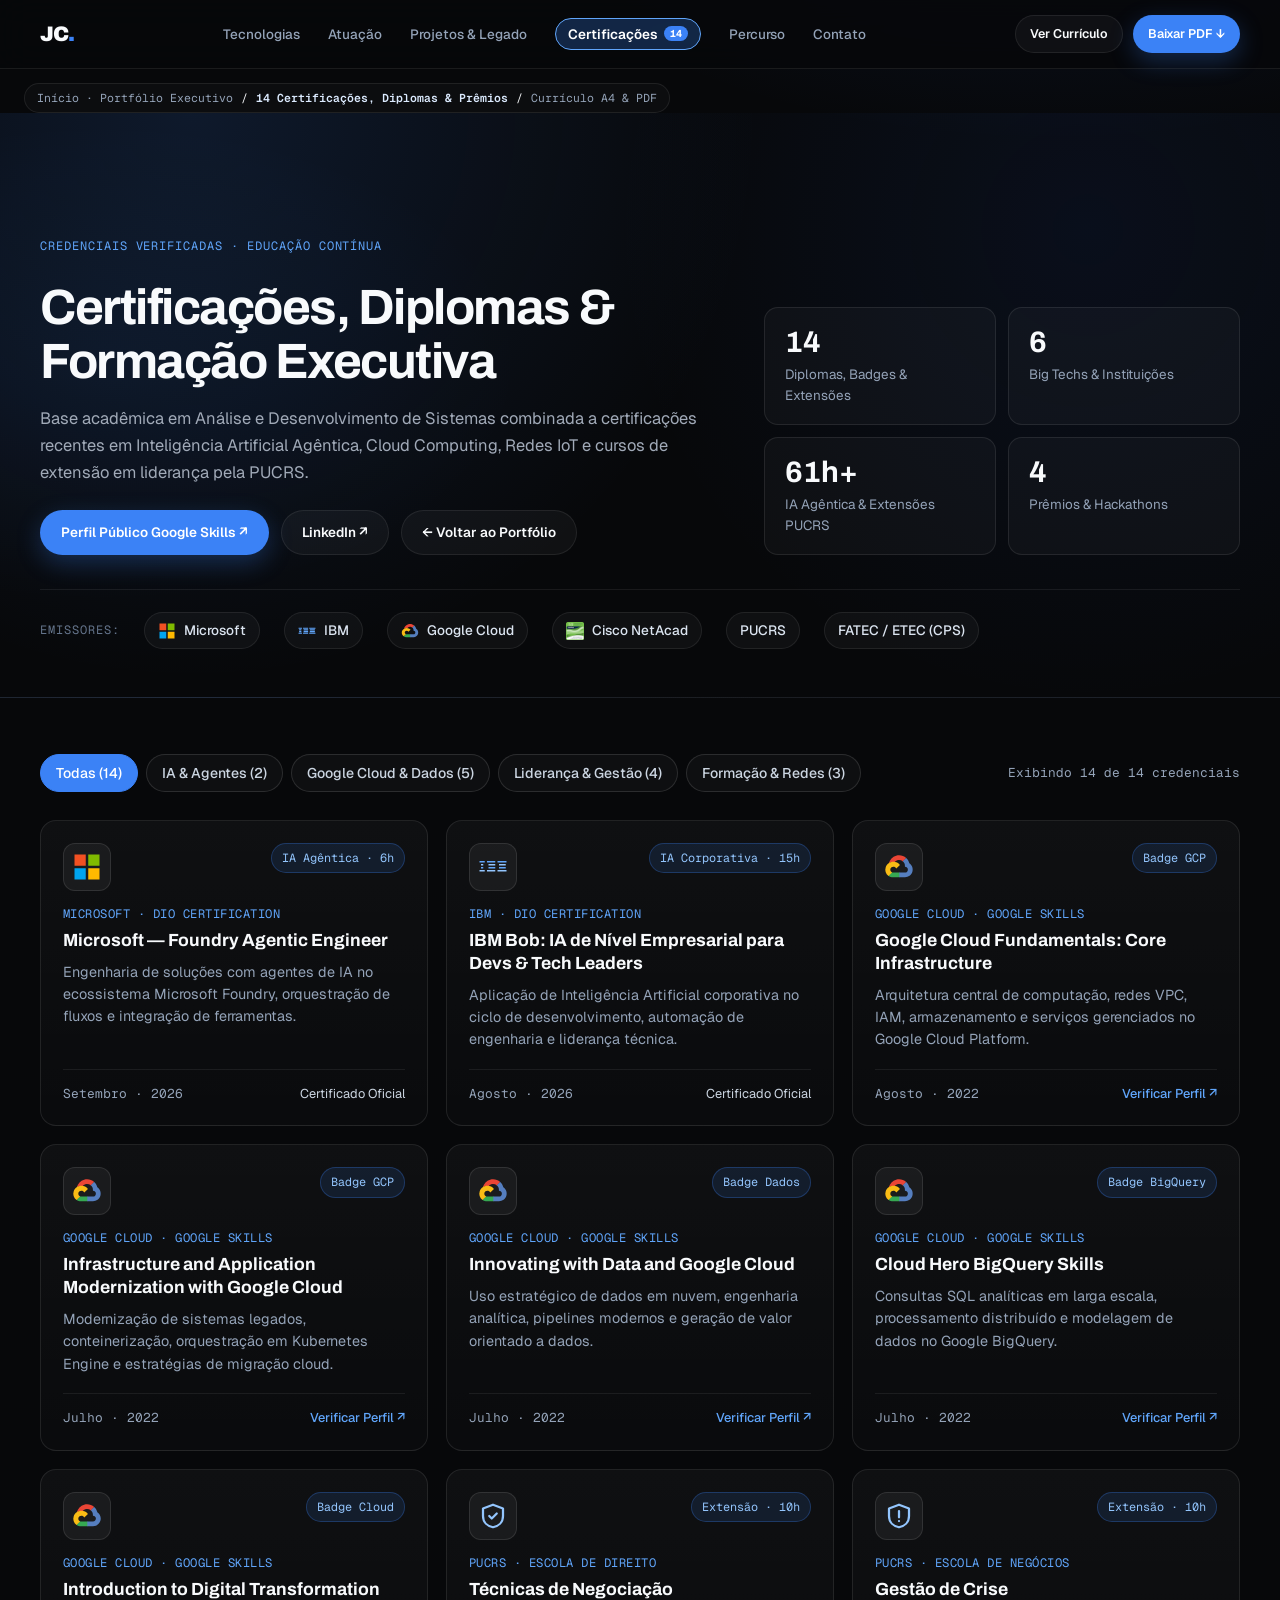
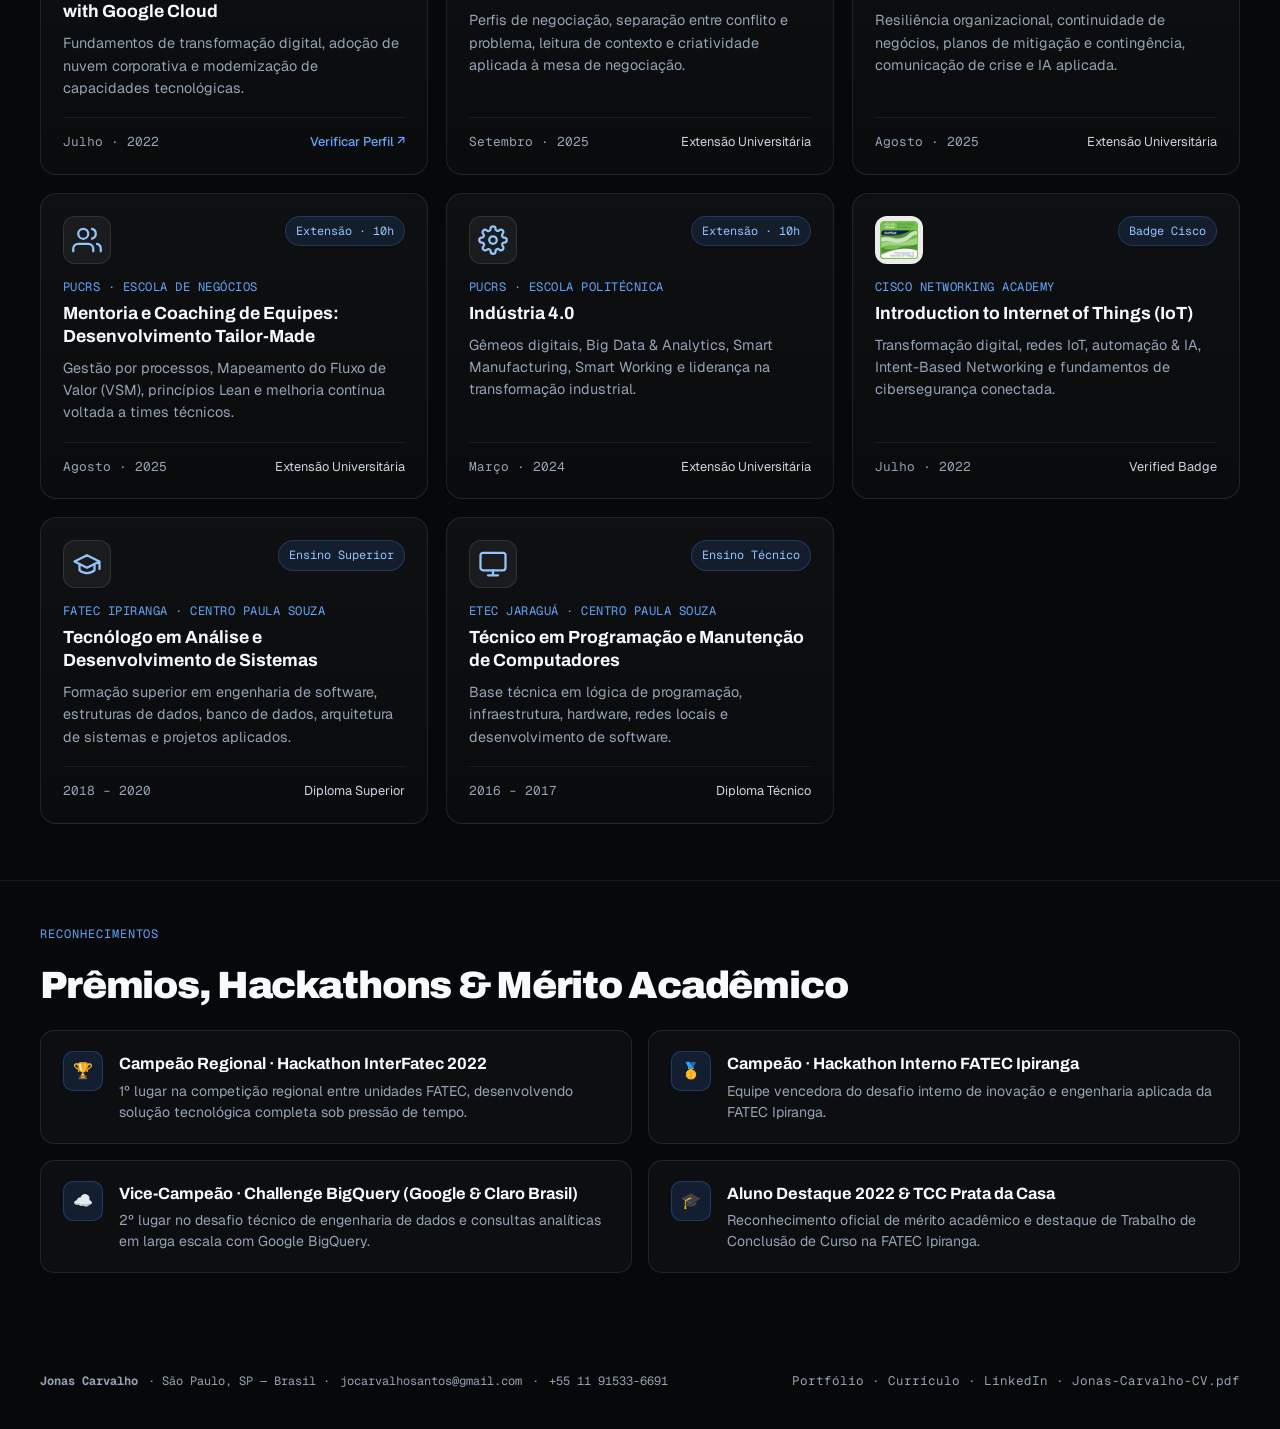
==== commit 5b813a8f: "feat(seo-geo): implement full Technical SEO, OG/WhatsApp pipeline, PWA icons, JSON-LD @graph, semant" ====
--- a/certificacoes.html
+++ b/certificacoes.html
@@ -1,15 +1,121 @@
 <!DOCTYPE html>
-<html lang="pt-BR">
+<html lang="pt-BR" dir="ltr" prefix="og: https://ogp.me/ns#">
 <head>
-  <meta charset="UTF-8" />
-  <meta name="viewport" content="width=device-width, initial-scale=1.0" />
-  <title>Certificações, Diplomas &amp; Prêmios — Jonas Carvalho</title>
-  <meta name="description" content="Certificações oficiais, extensões universitárias PUCRS, formação acadêmica FATEC/ETEC, badges Google Cloud, Cisco, Microsoft e IBM de Jonas Carvalho." />
-  <link rel="icon" type="image/svg+xml" href="data:image/svg+xml,%3Csvg xmlns='http://www.w3.org/2000/svg' viewBox='0 0 64 64'%3E%3Crect width='64' height='64' rx='14' fill='%2307080a'/%3E%3Ctext x='50%25' y='55%25' dominant-baseline='middle' text-anchor='middle' font-family='Arial,sans-serif' font-weight='900' font-size='28' fill='%23ffffff'%3EJC%3Ctspan fill='%233b82f6'%3E.%3C/tspan%3E%3C/text%3E%3C/svg%3E" />
+  <meta charset="utf-8" />
+  <meta name="viewport" content="width=device-width, initial-scale=1, viewport-fit=cover" />
+  <title>Certificações, Diplomas &amp; Prêmios (14) | Jonas Carvalho</title>
+  <meta name="description" content="14 certificações e diplomas de Jonas Carvalho: Microsoft Foundry AI, IBM Bob, 5 Badges Google Cloud, Cisco IoT, 4 Extensões PUCRS, FATEC, ETEC e 4 prêmios." />
+  <meta name="robots" content="index, follow, max-snippet:-1, max-image-preview:large, max-video-preview:-1" />
+  <meta name="googlebot" content="index, follow, max-snippet:-1, max-image-preview:large, max-video-preview:-1" />
+  <meta name="bingbot" content="index, follow, max-snippet:-1, max-image-preview:large, max-video-preview:-1" />
+  <meta name="author" content="Jonas Carvalho (Jonas Silva Carvalho dos Santos)" />
+  <meta name="creator" content="Jonas Carvalho" />
+  <meta name="publisher" content="Jonas Carvalho — Engenharia &amp; Arquitetura de Software" />
+  <meta name="color-scheme" content="dark light" />
+  <meta name="theme-color" content="#07080a" media="(prefers-color-scheme: dark)" />
+  <meta name="theme-color" content="#0f172a" media="(prefers-color-scheme: light)" />
+
+  <!-- SEO Local -->
+  <meta name="geo.region" content="BR-SP" />
+  <meta name="geo.placename" content="São Paulo, SP, Brasil" />
+  <meta name="geo.position" content="-23.5505;-46.6333" />
+  <meta name="ICBM" content="-23.5505, -46.6333" />
+
+  <!-- Open Graph (WhatsApp, LinkedIn, Telegram) -->
+  <meta property="og:type" content="website" />
+  <meta property="og:site_name" content="Jonas Carvalho — Líder Técnico &amp; Arquiteto de Software" />
+  <meta property="og:locale" content="pt_BR" />
+  <meta property="og:locale:alternate" content="en_US" />
+  <meta property="og:title" content="14 Certificações, Diplomas, Badges Cloud &amp; Prêmios — Jonas Carvalho" />
+  <meta property="og:description" content="Especializações oficiais em IA Agêntica (Microsoft Foundry &amp; IBM Bob), 5 Badges Google Cloud, Cisco IoT, 4 Extensões PUCRS, Diplomas FATEC/ETEC e 4 Prêmios." />
+  <meta property="og:url" content="https://jonas.novashift.com.br/certificacoes.html" />
+  <meta property="og:image" content="https://jonas.novashift.com.br/og-certificacoes.jpg" />
+  <meta property="og:image:secure_url" content="https://jonas.novashift.com.br/og-certificacoes.jpg" />
+  <meta property="og:image:type" content="image/jpeg" />
+  <meta property="og:image:width" content="1200" />
+  <meta property="og:image:height" content="630" />
+  <meta property="og:image:alt" content="14 Certificações, Diplomas FATEC/ETEC, Badges Google Cloud, Microsoft Foundry AI, IBM Bob e Extensões PUCRS — Jonas Carvalho" />
+  <meta property="og:image" content="https://jonas.novashift.com.br/og-square.jpg" />
+  <meta property="og:image:secure_url" content="https://jonas.novashift.com.br/og-square.jpg" />
+  <meta property="og:image:type" content="image/jpeg" />
+  <meta property="og:image:width" content="400" />
+  <meta property="og:image:height" content="400" />
+  <meta property="og:image:alt" content="Retrato executivo de Jonas Carvalho — Líder Técnico" />
+
+  <!-- Twitter Cards -->
+  <meta name="twitter:card" content="summary_large_image" />
+  <meta name="twitter:title" content="14 Certificações, Diplomas &amp; Prêmios — Jonas Carvalho" />
+  <meta name="twitter:description" content="Microsoft Foundry AI, IBM Bob, 5 Badges Google Cloud, Cisco IoT, 4 Extensões PUCRS, FATEC e ETEC." />
+  <meta name="twitter:image" content="https://jonas.novashift.com.br/og-certificacoes.jpg" />
+  <meta name="twitter:image:alt" content="14 Certificações, Diplomas e Extensões PUCRS — Jonas Carvalho" />
+  <meta name="twitter:label1" content="Credenciais" />
+  <meta name="twitter:data1" content="14 Certificações &amp; Diplomas" />
+  <meta name="twitter:label2" content="Destaques" />
+  <meta name="twitter:data2" content="Microsoft · IBM · Google Cloud · PUCRS" />
+
+  <!-- Canonical, Hreflang & Favicons -->
+  <link rel="canonical" href="https://jonas.novashift.com.br/certificacoes.html" />
+  <link rel="alternate" hreflang="pt-BR" href="https://jonas.novashift.com.br/certificacoes.html" />
+  <link rel="alternate" hreflang="x-default" href="https://jonas.novashift.com.br/certificacoes.html" />
+  <link rel="alternate" type="application/rss+xml" title="Jonas Carvalho — Portfólio &amp; Arquitetura (RSS)" href="https://jonas.novashift.com.br/feed.xml" />
+  <link rel="manifest" href="/manifest.webmanifest" />
+  <link rel="icon" href="/favicon.ico" sizes="48x48" />
+  <link rel="icon" type="image/svg+xml" href="/icon.svg" />
+  <link rel="apple-touch-icon" sizes="180x180" href="/apple-touch-icon.png" />
+
   <link rel="preconnect" href="https://fonts.googleapis.com" />
   <link rel="preconnect" href="https://fonts.gstatic.com" crossorigin />
   <link href="https://fonts.googleapis.com/css2?family=Archivo:wght@500;600;700;800&family=Geist+Mono:wght@400;500;600&family=Geist:wght@400;500;600;700&display=swap" rel="stylesheet" />
   <link rel="stylesheet" href="styles.css" />
+
+  <script type="speculationrules">
+  {
+    "prefetch": [
+      {
+        "source": "list",
+        "urls": ["/", "/curriculo.html"],
+        "eagerness": "moderate"
+      }
+    ]
+  }
+  </script>
+
+  <script type="application/ld+json">
+  {
+    "@context": "https://schema.org",
+    "@graph": [
+      {
+        "@type": "CollectionPage",
+        "@id": "https://jonas.novashift.com.br/certificacoes.html#webpage",
+        "url": "https://jonas.novashift.com.br/certificacoes.html",
+        "name": "Certificações, Diplomas & Prêmios (14) | Jonas Carvalho",
+        "description": "14 certificações e diplomas verificados de Jonas Carvalho: Microsoft Foundry AI, IBM Bob, 5 Badges Google Cloud, Cisco IoT, 4 Extensões PUCRS, FATEC e ETEC.",
+        "inLanguage": "pt-BR",
+        "isPartOf": { "@id": "https://jonas.novashift.com.br/#website" },
+        "about": { "@id": "https://jonas.novashift.com.br/#person" },
+        "breadcrumb": { "@id": "https://jonas.novashift.com.br/certificacoes.html#breadcrumb" }
+      },
+      {
+        "@type": "BreadcrumbList",
+        "@id": "https://jonas.novashift.com.br/certificacoes.html#breadcrumb",
+        "itemListElement": [
+          {
+            "@type": "ListItem",
+            "position": 1,
+            "name": "Início (Portfólio Técnico)",
+            "item": "https://jonas.novashift.com.br/"
+          },
+          {
+            "@type": "ListItem",
+            "position": 2,
+            "name": "Certificações, Diplomas & Prêmios",
+            "item": "https://jonas.novashift.com.br/certificacoes.html"
+          }
+        ]
+      }
+    ]
+  }
+  </script>
   <style>
     .cert-hero {
       padding: 120px 0 48px;
@@ -325,10 +431,12 @@
   </style>
 </head>
 <body>
+  <a href="#main-content" class="skip-link">Pular para o conteúdo principal</a>
+
   <header class="nav" id="top">
     <div class="nav-inner">
-      <a href="index.html" class="nav-logo" aria-label="Início">JC<span>.</span></a>
-      <nav class="nav-links" id="navLinks" aria-label="Navegação principal">
+      <a href="index.html" class="nav-logo" aria-label="Início" translate="no">JC<span>.</span></a>
+      <nav class="nav-links" id="navLinks" aria-label="Principal">
         <a href="index.html#stack">Tecnologias</a>
         <a href="index.html#especialidades">Atuação</a>
         <a href="index.html#casos">Projetos &amp; Legado</a>
@@ -338,13 +446,21 @@
       </nav>
       <div class="nav-actions">
         <a class="btn btn-ghost btn-sm" href="curriculo.html" target="_blank" rel="noopener">Ver Currículo</a>
-        <a class="btn btn-primary btn-sm" href="Jonas-Carvalho-CV.pdf" download>Baixar PDF ↓</a>
+        <a class="btn btn-primary btn-sm" href="Jonas-Carvalho-CV.pdf" download="Jonas-Carvalho-CV.pdf">Baixar PDF ↓</a>
         <button class="nav-toggle" id="navToggle" type="button" aria-label="Abrir menu" aria-expanded="false">☰</button>
       </div>
     </div>
   </header>
 
-  <main>
+  <nav class="breadcrumb-bar" aria-label="Breadcrumb">
+    <ol class="breadcrumb-list">
+      <li><a href="index.html">Início · Portfólio Executivo</a></li>
+      <li><a href="certificacoes.html" aria-current="page">14 Certificações, Diplomas &amp; Prêmios</a></li>
+      <li><a href="curriculo.html">Currículo A4 &amp; PDF</a></li>
+    </ol>
+  </nav>
+
+  <main id="main-content">
     <section class="cert-hero">
       <div class="container">
         <div class="cert-hero-top">
@@ -767,12 +883,16 @@
 
   <footer class="footer">
     <div class="container footer-inner">
-      <span>© 2026 Jonas Carvalho · Líder Técnico &amp; Arquiteto de Soluções</span>
+      <address class="footer-nap">
+        <strong>Jonas Carvalho</strong> · São Paulo, SP — Brasil ·
+        <a href="mailto:jocarvalhosantos@gmail.com">jocarvalhosantos@gmail.com</a> ·
+        <a href="tel:+5511915336691">+55 11 91533-6691</a>
+      </address>
       <span class="mono">
         <a href="index.html">Portfólio</a> ·
         <a href="curriculo.html">Currículo</a> ·
-        <a href="https://www.linkedin.com/in/jonas-santos-b5289836/" target="_blank" rel="noopener">LinkedIn</a> ·
-        <a href="mailto:jocarvalhosantos@gmail.com">jocarvalhosantos@gmail.com</a>
+        <a href="https://www.linkedin.com/in/jonas-santos-b5289836/" target="_blank" rel="noopener me">LinkedIn</a> ·
+        <a href="Jonas-Carvalho-CV.pdf" download="Jonas-Carvalho-CV.pdf">Jonas-Carvalho-CV.pdf</a>
       </span>
     </div>
   </footer>
--- a/styles.css
+++ b/styles.css
@@ -1353,3 +1353,317 @@
     width: 100%;
   }
 }
+
+/* ============================================================
+   A11Y SKIP LINK, BREADCRUMB, GEO TABLE, GLOSSARY, FAQ & NAP
+   ============================================================ */
+.skip-link {
+  position: fixed;
+  top: -100px;
+  left: 16px;
+  z-index: 9999;
+  padding: 10px 18px;
+  background: var(--accent);
+  color: #ffffff;
+  font-family: "Geist Mono", monospace;
+  font-size: 13px;
+  font-weight: 600;
+  border-radius: 8px;
+  text-decoration: none;
+  box-shadow: 0 10px 25px rgba(37, 99, 235, 0.5);
+  transition: top 0.2s ease;
+}
+
+.skip-link:focus {
+  top: 14px;
+  outline: 2px solid #ffffff;
+  outline-offset: 2px;
+}
+
+.breadcrumb-bar {
+  max-width: var(--container);
+  margin: 0 auto;
+  padding: 14px 24px 0;
+}
+
+.breadcrumb-list {
+  display: inline-flex;
+  align-items: center;
+  flex-wrap: wrap;
+  gap: 8px;
+  list-style: none;
+  padding: 5px 12px;
+  border-radius: 999px;
+  background: rgba(255, 255, 255, 0.025);
+  border: 1px solid var(--border);
+  font-family: "Geist Mono", monospace;
+  font-size: 11.5px;
+  color: var(--text-dim);
+}
+
+.breadcrumb-list a {
+  color: var(--text-muted);
+  text-decoration: none;
+  transition: color 0.15s ease;
+}
+
+.breadcrumb-list a:hover {
+  color: var(--accent);
+}
+
+.breadcrumb-list li + li::before {
+  content: "/";
+  margin-right: 8px;
+  color: var(--text-dim);
+}
+
+.breadcrumb-list [aria-current="page"] {
+  color: #dbeafe;
+  font-weight: 600;
+}
+
+.sr-only-caption {
+  position: absolute;
+  width: 1px;
+  height: 1px;
+  padding: 0;
+  margin: -1px;
+  overflow: hidden;
+  clip: rect(0, 0, 0, 0);
+  white-space: nowrap;
+  border: 0;
+}
+
+figure.hero-figure,
+figure.case-figure {
+  margin: 0;
+  width: 100%;
+  height: 100%;
+  display: block;
+}
+
+figure.case-figure picture,
+figure.hero-figure picture {
+  display: block;
+  width: 100%;
+  height: 100%;
+}
+
+/* GEO Comparative Table */
+.arch-table-wrap {
+  margin-top: 28px;
+  border-radius: var(--radius-lg);
+  border: 1px solid var(--border-strong);
+  background: rgba(15, 19, 28, 0.82);
+  overflow-x: auto;
+  box-shadow: 0 20px 50px rgba(0, 0, 0, 0.35);
+}
+
+.arch-table {
+  width: 100%;
+  border-collapse: collapse;
+  text-align: left;
+  font-size: 13.5px;
+}
+
+.arch-table caption {
+  padding: 16px 22px;
+  text-align: left;
+  font-family: "Geist Mono", monospace;
+  font-size: 12px;
+  color: #93c5fd;
+  background: rgba(59, 130, 246, 0.08);
+  border-bottom: 1px solid var(--border);
+  letter-spacing: 0.03em;
+}
+
+.arch-table th,
+.arch-table td {
+  padding: 14px 20px;
+  border-bottom: 1px solid var(--border);
+  vertical-align: top;
+  line-height: 1.55;
+}
+
+.arch-table thead th {
+  font-family: "Archivo", sans-serif;
+  font-size: 13px;
+  font-weight: 700;
+  color: #ffffff;
+  background: rgba(255, 255, 255, 0.03);
+  text-transform: uppercase;
+  letter-spacing: 0.04em;
+}
+
+.arch-table tbody th[scope="row"] {
+  font-family: "Geist Mono", monospace;
+  font-size: 12.5px;
+  font-weight: 600;
+  color: #dbeafe;
+  white-space: nowrap;
+  background: rgba(255, 255, 255, 0.015);
+}
+
+.arch-table tbody td {
+  color: var(--text-muted);
+}
+
+.arch-table tbody td.col-modern {
+  color: #e2e8f0;
+  background: rgba(59, 130, 246, 0.04);
+}
+
+/* Technical Glossary <dl> */
+.tech-glossary {
+  display: grid;
+  grid-template-columns: repeat(3, 1fr);
+  gap: 16px;
+  margin-top: 28px;
+}
+
+.glossary-card {
+  padding: 18px 20px;
+  border-radius: var(--radius-md);
+  background: var(--bg-card);
+  border: 1px solid var(--border);
+  transition: border-color 0.2s ease, transform 0.2s ease;
+}
+
+.glossary-card:hover {
+  border-color: rgba(59, 130, 246, 0.35);
+  transform: translateY(-2px);
+}
+
+.glossary-card dt {
+  font-family: "Archivo", sans-serif;
+  font-size: 15px;
+  font-weight: 700;
+  color: #ffffff;
+  margin-bottom: 6px;
+  display: flex;
+  align-items: center;
+  gap: 8px;
+}
+
+.glossary-card dt::before {
+  content: "";
+  width: 7px;
+  height: 7px;
+  border-radius: 50%;
+  background: var(--accent);
+  flex-shrink: 0;
+}
+
+.glossary-card dd {
+  margin: 0;
+  font-size: 13px;
+  line-height: 1.55;
+  color: var(--text-muted);
+}
+
+/* Native <details> & <summary> FAQ */
+.faq-list {
+  display: grid;
+  grid-template-columns: repeat(2, 1fr);
+  gap: 14px;
+  margin-top: 28px;
+}
+
+details.faq-item {
+  border-radius: var(--radius-md);
+  background: var(--bg-card);
+  border: 1px solid var(--border);
+  padding: 16px 20px;
+  transition: border-color 0.2s ease, background 0.2s ease;
+}
+
+details.faq-item[open] {
+  border-color: rgba(59, 130, 246, 0.42);
+  background: rgba(16, 21, 32, 0.95);
+}
+
+details.faq-item summary {
+  font-family: "Archivo", sans-serif;
+  font-size: 15px;
+  font-weight: 700;
+  color: #f8fafc;
+  cursor: pointer;
+  list-style: none;
+  display: flex;
+  align-items: center;
+  justify-content: space-between;
+  gap: 12px;
+}
+
+details.faq-item summary::-webkit-details-marker {
+  display: none;
+}
+
+details.faq-item summary::after {
+  content: "+";
+  font-family: "Geist Mono", monospace;
+  font-size: 18px;
+  color: var(--accent);
+  transition: transform 0.2s ease;
+  flex-shrink: 0;
+}
+
+details.faq-item[open] summary::after {
+  content: "−";
+}
+
+details.faq-item .faq-answer {
+  margin-top: 12px;
+  padding-top: 12px;
+  border-top: 1px solid var(--border);
+  font-size: 13.5px;
+  line-height: 1.6;
+  color: var(--text-muted);
+}
+
+/* Executive Blockquote */
+.exec-quote {
+  margin: 26px 0 0;
+  padding: 18px 22px;
+  border-left: 3px solid var(--accent);
+  background: rgba(59, 130, 246, 0.05);
+  border-radius: 0 var(--radius-md) var(--radius-md) 0;
+  font-size: 14px;
+  line-height: 1.6;
+  color: #cbd5e1;
+}
+
+.exec-quote footer {
+  margin-top: 8px;
+  font-family: "Geist Mono", monospace;
+  font-size: 12px;
+  color: #93c5fd;
+}
+
+/* Footer NAP <address> */
+address.footer-nap {
+  font-style: normal;
+  font-family: "Geist Mono", monospace;
+  font-size: 12px;
+  color: var(--text-dim);
+  display: flex;
+  flex-wrap: wrap;
+  align-items: center;
+  gap: 10px;
+}
+
+address.footer-nap a {
+  color: var(--text-muted);
+  text-decoration: none;
+}
+
+address.footer-nap a:hover {
+  color: var(--accent);
+}
+
+@media (max-width: 900px) {
+  .tech-glossary,
+  .faq-list {
+    grid-template-columns: 1fr;
+  }
+}
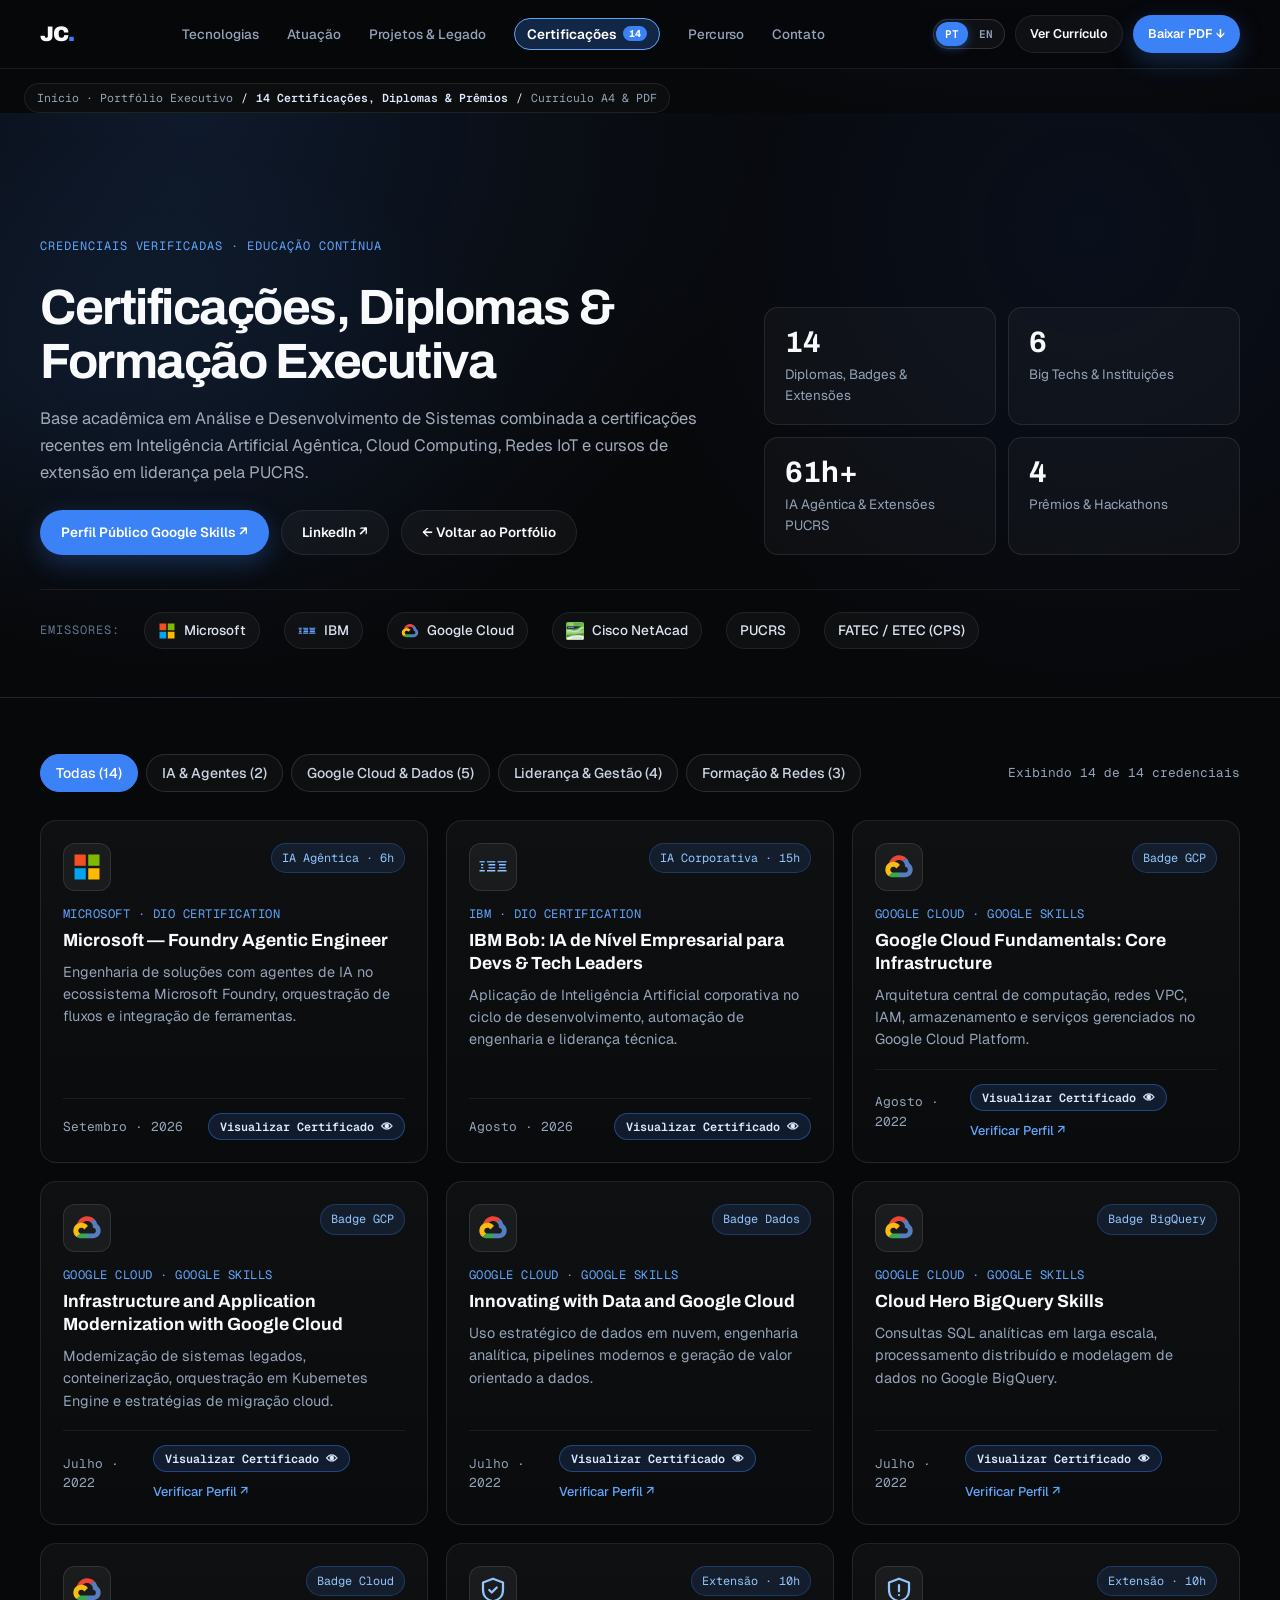
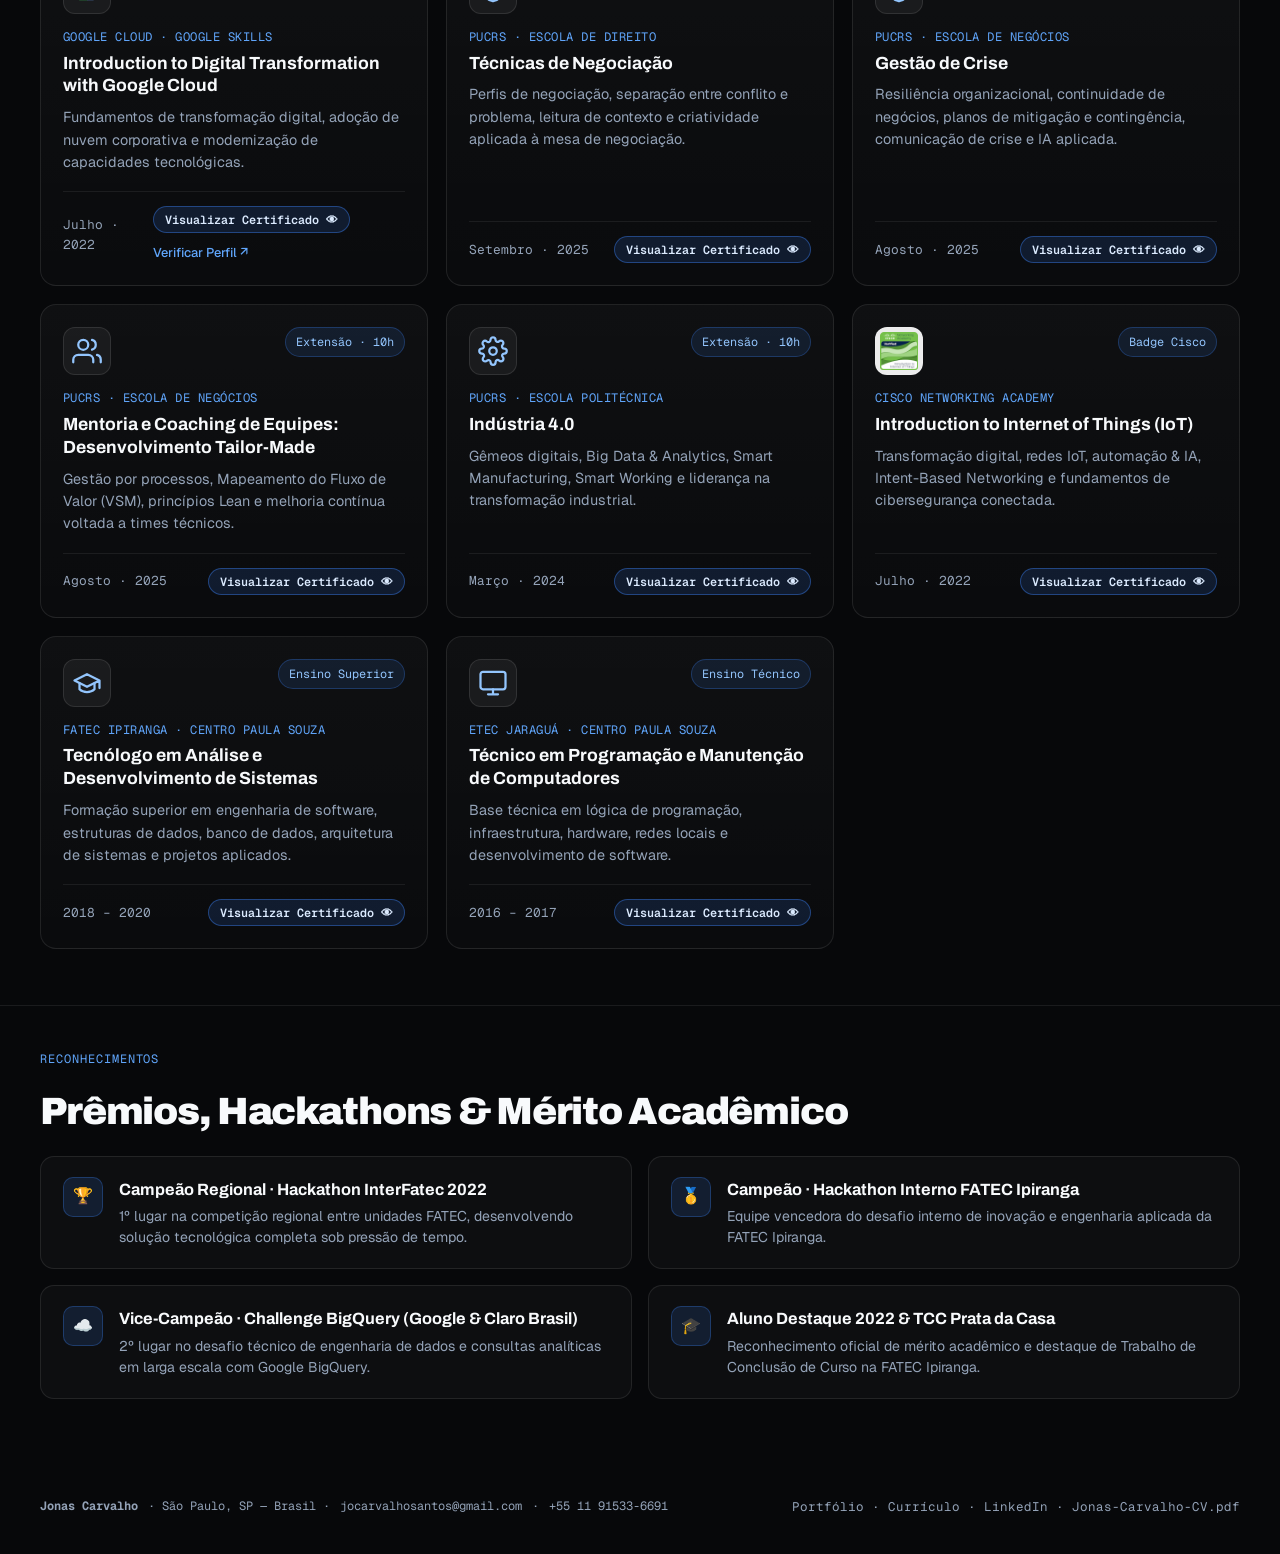
==== commit 8dcd336c: "feat: add visual architecture diagrams, LGPD certificate preview modal, PT/EN i18n + English resume " ====
--- a/certificacoes.html
+++ b/certificacoes.html
@@ -428,6 +428,142 @@
         grid-template-columns: repeat(2, 1fr);
       }
     }
+
+    .cert-foot-actions {
+      display: inline-flex;
+      align-items: center;
+      gap: 10px;
+      flex-wrap: wrap;
+    }
+
+    .btn-preview-cert {
+      appearance: none;
+      border: 1px solid rgba(59, 130, 246, 0.42);
+      background: rgba(59, 130, 246, 0.14);
+      color: #dbeafe;
+      font-family: 'Geist Mono', monospace;
+      font-size: 0.74rem;
+      font-weight: 600;
+      padding: 5px 11px;
+      border-radius: 999px;
+      cursor: pointer;
+      transition: all 0.18s ease;
+    }
+
+    .btn-preview-cert:hover {
+      background: #2563eb;
+      border-color: #3b82f6;
+      color: #ffffff;
+    }
+
+    /* Certificate Document Sheet inside Lightbox Modal */
+    .cert-doc-sheet {
+      background:
+        radial-gradient(circle at 85% 15%, rgba(59, 130, 246, 0.16), transparent 55%),
+        linear-gradient(145deg, #0d1322 0%, #070a12 100%);
+      border: 2px solid rgba(59, 130, 246, 0.45);
+      border-radius: 16px;
+      padding: 26px 28px;
+      position: relative;
+      box-shadow: inset 0 0 0 1px rgba(255, 255, 255, 0.06);
+      margin-bottom: 18px;
+    }
+
+    .cert-doc-top {
+      display: flex;
+      justify-content: space-between;
+      align-items: center;
+      gap: 16px;
+      padding-bottom: 16px;
+      border-bottom: 1px solid rgba(255, 255, 255, 0.1);
+      margin-bottom: 18px;
+    }
+
+    .cert-doc-issuer {
+      font-family: 'Geist Mono', monospace;
+      font-size: 0.78rem;
+      text-transform: uppercase;
+      letter-spacing: 0.06em;
+      color: #93c5fd;
+    }
+
+    .cert-doc-seal {
+      display: inline-flex;
+      align-items: center;
+      gap: 6px;
+      padding: 4px 10px;
+      border-radius: 999px;
+      background: rgba(52, 211, 153, 0.12);
+      border: 1px solid rgba(52, 211, 153, 0.38);
+      font-family: 'Geist Mono', monospace;
+      font-size: 0.72rem;
+      color: #a7f3d0;
+    }
+
+    .cert-doc-confer {
+      font-size: 0.82rem;
+      color: #94a3b8;
+      margin-bottom: 4px;
+    }
+
+    .cert-doc-holder {
+      font-family: 'Archivo', sans-serif;
+      font-size: 1.45rem;
+      font-weight: 900;
+      color: #ffffff;
+      letter-spacing: -0.02em;
+      margin-bottom: 10px;
+    }
+
+    .cert-doc-course {
+      font-family: 'Archivo', sans-serif;
+      font-size: 1.18rem;
+      font-weight: 800;
+      color: #60a5fa;
+      line-height: 1.3;
+      margin-bottom: 14px;
+    }
+
+    .cert-doc-meta-row {
+      display: flex;
+      flex-wrap: wrap;
+      gap: 12px;
+      margin-bottom: 16px;
+      font-family: 'Geist Mono', monospace;
+      font-size: 0.76rem;
+      color: #cbd5e1;
+    }
+
+    .cert-doc-meta-row span {
+      background: rgba(255, 255, 255, 0.05);
+      border: 1px solid rgba(255, 255, 255, 0.1);
+      padding: 4px 10px;
+      border-radius: 6px;
+    }
+
+    .cert-lgpd-bar {
+      display: flex;
+      align-items: center;
+      justify-content: space-between;
+      flex-wrap: wrap;
+      gap: 10px;
+      padding: 10px 14px;
+      border-radius: 10px;
+      background: rgba(245, 158, 11, 0.09);
+      border: 1px dashed rgba(245, 158, 11, 0.45);
+      font-family: 'Geist Mono', monospace;
+      font-size: 0.73rem;
+      color: #fde68a;
+    }
+
+    .cert-lgpd-mask {
+      background: #05070b;
+      color: #64748b;
+      padding: 2px 8px;
+      border-radius: 4px;
+      border: 1px solid rgba(255, 255, 255, 0.12);
+      letter-spacing: 0.08em;
+    }
   </style>
 </head>
 <body>
@@ -445,8 +581,12 @@
         <a href="index.html#contato">Contato</a>
       </nav>
       <div class="nav-actions">
-        <a class="btn btn-ghost btn-sm" href="curriculo.html" target="_blank" rel="noopener">Ver Currículo</a>
-        <a class="btn btn-primary btn-sm" href="Jonas-Carvalho-CV.pdf" download="Jonas-Carvalho-CV.pdf">Baixar PDF ↓</a>
+        <div class="lang-switch" role="group" aria-label="Idioma / Language">
+          <button type="button" class="lang-btn active" data-lang="pt">PT</button>
+          <button type="button" class="lang-btn" data-lang="en">EN</button>
+        </div>
+        <a class="btn btn-ghost btn-sm" id="navViewCvBtn" href="curriculo.html" target="_blank" rel="noopener">Ver Currículo</a>
+        <a class="btn btn-primary btn-sm" id="navDownloadPdfBtn" href="Jonas-Carvalho-CV.pdf" download="Jonas-Carvalho-CV.pdf">Baixar PDF ↓</a>
         <button class="nav-toggle" id="navToggle" type="button" aria-label="Abrir menu" aria-expanded="false">☰</button>
       </div>
     </div>
@@ -897,8 +1037,159 @@
     </div>
   </footer>
 
+  <!-- MODAL VISUALIZADOR DE CERTIFICADO / DIPLOMA (COM PROTEÇÃO LGPD) -->
+  <div class="modal-backdrop" id="certPreviewModal" role="dialog" aria-modal="true" aria-labelledby="certModalTitle" data-nosnippet>
+    <div class="modal-dialog">
+      <div class="modal-head">
+        <div>
+          <span class="section-kicker" id="certModalKicker" style="margin-bottom: 4px;">Credencial Verificada</span>
+          <h3 id="certModalTitle" style="font-family: Archivo, sans-serif; font-size: 21px; font-weight: 900;"></h3>
+          <p id="certModalIssuer" class="mono" style="font-size: 12px; color: var(--text-muted); margin-top: 4px;"></p>
+        </div>
+        <button type="button" class="modal-close" id="certModalClose" aria-label="Fechar janela">✕</button>
+      </div>
+
+      <div class="cert-doc-sheet">
+        <div class="cert-doc-top">
+          <span class="cert-doc-issuer" id="certDocHeader">INSTITUIÇÃO EMISSORA</span>
+          <span class="cert-doc-seal" id="certDocSeal">✓ Documento Autêntico</span>
+        </div>
+        <p class="cert-doc-confer" id="certDocConfer">Certificamos para os devidos fins que</p>
+        <div class="cert-doc-holder">JONAS SILVA CARVALHO DOS SANTOS</div>
+        <div class="cert-doc-course" id="certDocCourse"></div>
+        <div class="cert-doc-meta-row" id="certDocMeta"></div>
+        <div class="cert-lgpd-bar">
+          <span id="certLgpdLabel">🔒 Proteção LGPD: RG, Data de Nasc. e Código de Registro ocultados na visualização pública</span>
+          <span class="cert-lgpd-mask">DOC/REG: ████████████</span>
+        </div>
+      </div>
+
+      <div class="modal-block" style="margin-bottom: 0;">
+        <h4 id="certSyllabusHeading">Ementa &amp; Competências Avaliadas</h4>
+        <div class="modal-tags" id="certModalSyllabus"></div>
+      </div>
+    </div>
+  </div>
+
   <script>
     (function () {
+      const CERT_DOCS = [
+        {
+          header: "MICROSOFT · DIGITAL INNOVATION ONE (DIO)",
+          conferPt: "Certificamos que concluiu com êxito a aceleração oficial",
+          conferEn: "This certifies the successful completion of the acceleration program",
+          metaPt: ["Emissão: 18 Set 2026", "Carga Horária: 6 horas", "Modalidade: Engenharia de IA Agêntica"],
+          metaEn: ["Issued: Sep 18, 2026", "Workload: 6 hours", "Track: Agentic AI Engineering"],
+          syllabus: ["Microsoft AI Foundry", "Arquitetura de Agentes Autônomos", "Orquestração Multi-Agente", "Tool Calling & RAG", "Governança de IA"]
+        },
+        {
+          header: "IBM · DIGITAL INNOVATION ONE (DIO)",
+          conferPt: "Certificamos que concluiu com êxito o bootcamp corporativo",
+          conferEn: "This certifies the successful completion of the enterprise bootcamp",
+          metaPt: ["Emissão: 27 Ago 2026", "Carga Horária: 15 horas", "Foco: Devs & Tech Leaders"],
+          metaEn: ["Issued: Aug 27, 2026", "Workload: 15 hours", "Focus: Devs & Tech Leaders"],
+          syllabus: ["IBM Bob Enterprise AI", "Engenharia Assistida por IA", "Liderança Técnica com LLMs", "Modernização de Código", "Automação de Testes & Arquitetura"]
+        },
+        {
+          header: "GOOGLE CLOUD · GOOGLE SKILLS BOOST",
+          conferPt: "Credencial oficial concedida por conclusão de trilha prática e laboratórios em nuvem",
+          conferEn: "Official credential awarded for completing hands-on cloud labs and assessments",
+          metaPt: ["Emissão: Ago 2022", "Tipo: Skill Badge Verificado", "Provedor: Google Cloud Platform"],
+          metaEn: ["Issued: Aug 2022", "Type: Verified Skill Badge", "Provider: Google Cloud Platform"],
+          syllabus: ["Compute Engine & VMs", "Redes VPC & Load Balancing", "Google Kubernetes Engine (GKE)", "Cloud IAM & Segurança", "Cloud Storage & SQL"]
+        },
+        {
+          header: "GOOGLE CLOUD · GOOGLE SKILLS BOOST",
+          conferPt: "Credencial oficial concedida por conclusão de trilha de modernização de aplicações",
+          conferEn: "Official credential awarded for completing application modernization track",
+          metaPt: ["Emissão: Jul 2022", "Tipo: Skill Badge Verificado", "Provedor: Google Cloud Platform"],
+          metaEn: ["Issued: Jul 2022", "Type: Verified Skill Badge", "Provider: Google Cloud Platform"],
+          syllabus: ["Modernização de Monólitos Legados", "Containers & Kubernetes", "Cloud Run & Serverless", "APIs & Apigee", "Estratégias Hybrid & Multi-Cloud"]
+        },
+        {
+          header: "GOOGLE CLOUD · GOOGLE SKILLS BOOST",
+          conferPt: "Credencial oficial concedida em engenharia de dados e inteligência analítica",
+          conferEn: "Official credential awarded in data engineering and cloud analytics",
+          metaPt: ["Emissão: Jul 2022", "Tipo: Skill Badge Verificado", "Provedor: Google Cloud Platform"],
+          metaEn: ["Issued: Jul 2022", "Type: Verified Skill Badge", "Provider: Google Cloud Platform"],
+          syllabus: ["Data Lakes & Data Warehousing", "Pipelines Analíticos", "BigQuery & Looker", "Machine Learning em Dados", "Governança de Dados"]
+        },
+        {
+          header: "GOOGLE CLOUD · CLOUD HERO BIGQUERY",
+          conferPt: "Credencial competitiva de performance prática em consultas e arquitetura BigQuery",
+          conferEn: "Competitive hands-on credential in BigQuery architecture and large-scale SQL",
+          metaPt: ["Emissão: Jul 2022", "Destaque: Vice-Campeão Challenge Google & Claro", "Tecnologia: Google BigQuery"],
+          metaEn: ["Issued: Jul 2022", "Honor: 2nd Place Google & Claro Challenge", "Technology: Google BigQuery"],
+          syllabus: ["SQL Analítico em Petabytes", "Particionamento & Clustering", "Otimização de Performance", "Ingestão Streaming", "Modelagem Dimensional"]
+        },
+        {
+          header: "GOOGLE CLOUD · GOOGLE SKILLS BOOST",
+          conferPt: "Credencial oficial em estratégia e arquitetura de transformação digital em nuvem",
+          conferEn: "Official credential in cloud digital transformation strategy and architecture",
+          metaPt: ["Emissão: Jul 2022", "Tipo: Skill Badge Verificado", "Provedor: Google Cloud Platform"],
+          metaEn: ["Issued: Jul 2022", "Type: Verified Skill Badge", "Provider: Google Cloud Platform"],
+          syllabus: ["Estratégia Cloud-First", "TCO & FinOps", "Segurança & Compliance em Nuvem", "Cultura DevOps & SRE", "Modernização de TI"]
+        },
+        {
+          header: "PONTIFÍCIA UNIVERSIDADE CATÓLICA DO RIO GRANDE DO SUL (PUCRS)",
+          conferPt: "A Pró-Reitoria de Graduação e Educação Continuada certifica a conclusão do Curso de Extensão",
+          conferEn: "The Office of Undergraduate and Continuing Education certifies completion of the Extension Course",
+          metaPt: ["Emissão: Set 2025", "Carga Horária: 10 horas-aula", "Unidade: Escola de Direito · PUCRS"],
+          metaEn: ["Issued: Sep 2025", "Workload: 10 hours", "Unit: School of Law · PUCRS"],
+          syllabus: ["Perfis de Negociação", "Separação entre Conflito e Problema", "Leitura de Contexto Executivo", "Criatividade em Negociações Complexas", "Alinhamento de Stakeholders"]
+        },
+        {
+          header: "PONTIFÍCIA UNIVERSIDADE CATÓLICA DO RIO GRANDE DO SUL (PUCRS)",
+          conferPt: "A Pró-Reitoria de Graduação e Educação Continuada certifica a conclusão do Curso de Extensão",
+          conferEn: "The Office of Undergraduate and Continuing Education certifies completion of the Extension Course",
+          metaPt: ["Emissão: 11 Ago 2025", "Carga Horária: 10 horas-aula", "Unidade: Escola de Negócios · PUCRS"],
+          metaEn: ["Issued: Aug 11, 2025", "Workload: 10 hours", "Unit: Business School · PUCRS"],
+          syllabus: ["Resiliência e Continuidade de Negócios", "Avaliação de Riscos e Planos de Contingência", "Liderança da Gestão de Crises", "Comunicação de Crise & Stakeholders", "IA Aplicada a Crises"]
+        },
+        {
+          header: "PONTIFÍCIA UNIVERSIDADE CATÓLICA DO RIO GRANDE DO SUL (PUCRS)",
+          conferPt: "A Pró-Reitoria de Graduação e Educação Continuada certifica a conclusão do Curso de Extensão",
+          conferEn: "The Office of Undergraduate and Continuing Education certifies completion of the Extension Course",
+          metaPt: ["Emissão: Ago 2025", "Carga Horária: 10 horas-aula", "Unidade: Escola de Negócios · PUCRS"],
+          metaEn: ["Issued: Aug 2025", "Workload: 10 hours", "Unit: Business School · PUCRS"],
+          syllabus: ["Gestão por Processos", "Mapeamento do Fluxo de Valor (VSM)", "Princípios Lean em Engenharia", "Mentoria Técnica de Squads", "Melhoria Contínua"]
+        },
+        {
+          header: "PONTIFÍCIA UNIVERSIDADE CATÓLICA DO RIO GRANDE DO SUL (PUCRS)",
+          conferPt: "A Pró-Reitoria de Graduação e Educação Continuada certifica a conclusão do Curso de Extensão",
+          conferEn: "The Office of Undergraduate and Continuing Education certifies completion of the Extension Course",
+          metaPt: ["Emissão: Mar 2024", "Carga Horária: 10 horas-aula", "Unidade: Escola Politécnica · PUCRS"],
+          metaEn: ["Issued: Mar 2024", "Workload: 10 hours", "Unit: Polytechnic School · PUCRS"],
+          syllabus: ["Gêmeos Digitais (Digital Twins)", "Big Data & Analytics Industrial", "Smart Manufacturing & IT/OT", "Smart Working", "Liderança na Indústria 4.0"]
+        },
+        {
+          header: "CISCO NETWORKING ACADEMY",
+          conferPt: "Certificado e Badge Oficial concedidos por conclusão do programa de Redes e IoT",
+          conferEn: "Official Certificate and Badge awarded for completing the IoT & Connected Networks track",
+          metaPt: ["Emissão: Jul 2022", "Tipo: Verified Cisco Badge", "Foco: IoT, Automação & Cibersegurança"],
+          metaEn: ["Issued: Jul 2022", "Type: Verified Cisco Badge", "Focus: IoT, Automation & Cybersecurity"],
+          syllabus: ["Arquitetura de Redes IoT", "Sensores, Atuadores & Microcontroladores", "Intent-Based Networking", "Automação & Inteligência Artificial", "Segurança em Dispositivos Conectados"]
+        },
+        {
+          header: "GOVERNO DO ESTADO DE SÃO PAULO · CENTRO PAULA SOUZA · FATEC IPIRANGA",
+          conferPt: "A Diretora da Faculdade de Tecnologia do Ipiranga confere o Grau Oficial de TECNÓLOGO em",
+          conferEn: "The Dean of the Faculty of Technology of São Paulo (FATEC Ipiranga) confers the Degree of B.TECH. in",
+          metaPt: ["Colação de Grau: 18 Jul 2020", "Diploma Registrado: Livro 37 · CPS/CESU", "Reconhecimento: Portaria CEE/GP nº 451"],
+          metaEn: ["Graduation: Jul 18, 2020", "Registered Degree: Book 37 · CPS/CESU", "Honors: Outstanding Student & Honors Thesis"],
+          syllabus: ["Engenharia de Software & Arquitetura", "Estruturas de Dados & Algoritmos", "Bancos de Dados Relacionais & NoSQL", "Redes de Computadores & Sistemas Operacionais", "Gestão de Projetos & Governança de TI"]
+        },
+        {
+          header: "GOVERNO DO ESTADO DE SÃO PAULO · CENTRO PAULA SOUZA · ETEC JARAGUÁ",
+          conferPt: "A Direção da Escola Técnica Estadual Jaraguá confere a Habilitação Profissional de",
+          conferEn: "The State Technical School (ETEC Jaraguá) confers the Technical Diploma of",
+          metaPt: ["Conclusão: 2016 – 2017", "Habilitação: Técnico em Informática", "Instituição: Centro Paula Souza"],
+          metaEn: ["Completed: 2016 – 2017", "Qualification: IT & Programming Technician", "Institution: Centro Paula Souza"],
+          syllabus: ["Lógica de Programação & POO", "Desenvolvimento Web & Desktop", "Banco de Dados SQL", "Redes Locais & Infraestrutura", "Manutenção e Arquitetura de Computadores"]
+        }
+      ];
+
+      let currentLang = localStorage.getItem('jc_lang') || 'pt';
+
       const navToggle = document.getElementById('navToggle');
       const navLinks = document.getElementById('navLinks');
       if (navToggle && navLinks) {
@@ -913,6 +1204,84 @@
       const countNote = document.getElementById('certCountNote');
       const total = cards.length;
 
+      // Inject "Visualizar Certificado 👁" button into each card footer
+      cards.forEach((card, idx) => {
+        const foot = card.querySelector('.cert-foot');
+        if (!foot) return;
+        const existingLink = foot.querySelector('a.cert-link');
+        const btn = document.createElement('button');
+        btn.type = 'button';
+        btn.className = 'btn-preview-cert';
+        btn.dataset.certIndex = String(idx);
+        btn.textContent = currentLang === 'en' ? 'View Certificate 👁' : 'Visualizar Certificado 👁';
+
+        if (existingLink) {
+          const wrap = document.createElement('div');
+          wrap.className = 'cert-foot-actions';
+          existingLink.replaceWith(wrap);
+          wrap.appendChild(btn);
+          wrap.appendChild(existingLink);
+        } else {
+          const lastSpan = foot.querySelector('span:last-child');
+          if (lastSpan && !lastSpan.classList.contains('cert-date')) {
+            lastSpan.replaceWith(btn);
+          } else {
+            foot.appendChild(btn);
+          }
+        }
+      });
+
+      // Certificate Preview Modal Logic
+      const modal = document.getElementById('certPreviewModal');
+      const modalClose = document.getElementById('certModalClose');
+      const modalTitle = document.getElementById('certModalTitle');
+      const modalIssuer = document.getElementById('certModalIssuer');
+      const docHeader = document.getElementById('certDocHeader');
+      const docConfer = document.getElementById('certDocConfer');
+      const docCourse = document.getElementById('certDocCourse');
+      const docMeta = document.getElementById('certDocMeta');
+      const modalSyllabus = document.getElementById('certModalSyllabus');
+
+      const closeCertModal = () => {
+        if (!modal) return;
+        modal.classList.remove('open');
+        document.body.style.overflow = '';
+      };
+
+      document.querySelectorAll('.btn-preview-cert').forEach((btn) => {
+        btn.addEventListener('click', () => {
+          const idx = Number(btn.dataset.certIndex || 0);
+          const card = cards[idx];
+          const doc = CERT_DOCS[idx] || CERT_DOCS[0];
+          if (!card || !modal) return;
+
+          const isEn = currentLang === 'en';
+          const title = card.querySelector('.cert-title')?.textContent || '';
+          const issuer = card.querySelector('.cert-issuer')?.textContent || '';
+
+          modalTitle.textContent = title;
+          modalIssuer.textContent = issuer;
+          docHeader.textContent = doc.header;
+          docConfer.textContent = isEn ? doc.conferEn : doc.conferPt;
+          docCourse.textContent = title;
+          docMeta.innerHTML = (isEn ? doc.metaEn : doc.metaPt).map((m) => `<span>${m}</span>`).join('');
+          modalSyllabus.innerHTML = doc.syllabus.map((s) => `<span class="tag">${s}</span>`).join('');
+
+          modal.classList.add('open');
+          document.body.style.overflow = 'hidden';
+        });
+      });
+
+      if (modalClose) modalClose.addEventListener('click', closeCertModal);
+      if (modal) {
+        modal.addEventListener('click', (e) => {
+          if (e.target === modal) closeCertModal();
+        });
+      }
+      document.addEventListener('keydown', (e) => {
+        if (e.key === 'Escape') closeCertModal();
+      });
+
       buttons.forEach((btn) => {
         btn.addEventListener('click', () => {
           const filter = btn.getAttribute('data-filter');
@@ -927,10 +1296,58 @@
           });
 
           if (countNote) {
-            countNote.textContent = `Exibindo ${visible} de ${total} credenciais`;
+            countNote.textContent =
+              currentLang === 'en'
+                ? `Showing ${visible} of ${total} credentials`
+                : `Exibindo ${visible} de ${total} credenciais`;
           }
         });
       });
+
+      // Language Switcher (PT | EN)
+      const applyCertLang = (lang) => {
+        currentLang = lang === 'en' ? 'en' : 'pt';
+        localStorage.setItem('jc_lang', currentLang);
+        const isEn = currentLang === 'en';
+
+        document.querySelectorAll('.lang-btn').forEach((b) => {
+          b.classList.toggle('active', b.dataset.lang === currentLang);
+        });
+
+        const cvHref = isEn ? 'curriculo-en.html' : 'curriculo.html';
+        const pdfHref = isEn ? 'Jonas-Carvalho-Resume-EN.pdf' : 'Jonas-Carvalho-CV.pdf';
+
+        const navViewCv = document.getElementById('navViewCvBtn');
+        if (navViewCv) {
+          navViewCv.href = cvHref;
+          navViewCv.textContent = isEn ? 'View Resume' : 'Ver Currículo';
+        }
+        const navDlPdf = document.getElementById('navDownloadPdfBtn');
+        if (navDlPdf) {
+          navDlPdf.href = pdfHref;
+          navDlPdf.setAttribute('download', pdfHref);
+          navDlPdf.textContent = isEn ? 'Download PDF (EN) ↓' : 'Baixar PDF ↓';
+        }
+
+        const h1 = document.querySelector('.cert-hero h1');
+        if (h1) h1.textContent = isEn ? 'Certifications, Academic Degrees & Executive Training' : 'Certificações, Diplomas & Formação Executiva';
+
+        document.querySelectorAll('.btn-preview-cert').forEach((b) => {
+          b.textContent = isEn ? 'View Certificate 👁' : 'Visualizar Certificado 👁';
+        });
+
+        const lgpdLabel = document.getElementById('certLgpdLabel');
+        if (lgpdLabel) {
+          lgpdLabel.textContent = isEn
+            ? '🔒 LGPD Privacy: National ID, Birth Date & Registry Code masked in public view'
+            : '🔒 Proteção LGPD: RG, Data de Nasc. e Código de Registro ocultados na visualização pública';
+        }
+      };
+
+      document.querySelectorAll('.lang-btn').forEach((b) => {
+        b.addEventListener('click', () => applyCertLang(b.dataset.lang));
+      });
+      if (currentLang === 'en') applyCertLang('en');
     })();
   </script>
 </body>
--- a/styles.css
+++ b/styles.css
@@ -1667,3 +1667,165 @@
     grid-template-columns: 1fr;
   }
 }
+
+/* ============================================================
+   LANGUAGE SWITCHER (PT | EN)
+   ============================================================ */
+.lang-switch {
+  display: inline-flex;
+  align-items: center;
+  background: rgba(255, 255, 255, 0.04);
+  border: 1px solid rgba(255, 255, 255, 0.14);
+  border-radius: 999px;
+  padding: 2px;
+  gap: 2px;
+}
+
+.lang-btn {
+  appearance: none;
+  border: 0;
+  background: transparent;
+  color: var(--text-muted);
+  font-family: "Geist Mono", monospace;
+  font-size: 11px;
+  font-weight: 600;
+  padding: 5px 9px;
+  border-radius: 999px;
+  cursor: pointer;
+  transition: all 0.18s ease;
+}
+
+.lang-btn:hover {
+  color: #ffffff;
+}
+
+.lang-btn.active {
+  background: var(--accent);
+  color: #ffffff;
+  box-shadow: 0 2px 10px rgba(59, 130, 246, 0.45);
+}
+
+/* ============================================================
+   COMPACT GEO TABS (TABELA / FAQ / PILARES)
+   ============================================================ */
+.geo-tabs {
+  display: inline-flex;
+  flex-wrap: wrap;
+  gap: 8px;
+  padding: 5px;
+  border-radius: 12px;
+  background: rgba(255, 255, 255, 0.03);
+  border: 1px solid var(--border);
+  margin-bottom: 18px;
+}
+
+.geo-tab-btn {
+  appearance: none;
+  border: 1px solid transparent;
+  background: transparent;
+  color: var(--text-muted);
+  font-family: "Geist", sans-serif;
+  font-size: 13px;
+  font-weight: 600;
+  padding: 8px 16px;
+  border-radius: 8px;
+  cursor: pointer;
+  transition: all 0.18s ease;
+}
+
+.geo-tab-btn:hover {
+  color: #ffffff;
+  background: rgba(255, 255, 255, 0.04);
+}
+
+.geo-tab-btn.active {
+  background: rgba(59, 130, 246, 0.16);
+  border-color: rgba(59, 130, 246, 0.48);
+  color: #dbeafe;
+}
+
+.geo-tab-panel {
+  display: none;
+}
+
+.geo-tab-panel.active {
+  display: block;
+}
+
+.geo-tab-panel .arch-table-wrap,
+.geo-tab-panel .tech-glossary,
+.geo-tab-panel .faq-list {
+  margin-top: 0;
+}
+
+/* ============================================================
+   MODAL VISUAL ARCHITECTURE DIAGRAM (SVG + PIPELINE)
+   ============================================================ */
+.arch-diagram-box {
+  background:
+    radial-gradient(circle at 85% 20%, rgba(59, 130, 246, 0.14), transparent 55%),
+    rgba(7, 9, 14, 0.85);
+  border: 1px solid rgba(59, 130, 246, 0.32);
+  border-radius: 12px;
+  padding: 16px;
+  margin-top: 8px;
+}
+
+.arch-flow {
+  display: grid;
+  grid-template-columns: repeat(auto-fit, minmax(125px, 1fr));
+  gap: 10px;
+  align-items: stretch;
+}
+
+.arch-node {
+  position: relative;
+  background: rgba(18, 24, 38, 0.92);
+  border: 1px solid rgba(255, 255, 255, 0.12);
+  border-top: 2.5px solid var(--accent);
+  border-radius: 10px;
+  padding: 10px 11px;
+  display: flex;
+  flex-direction: column;
+  justify-content: space-between;
+  gap: 5px;
+}
+
+.arch-node-head {
+  display: flex;
+  align-items: center;
+  justify-content: space-between;
+  gap: 6px;
+}
+
+.arch-node-step {
+  font-family: "Geist Mono", monospace;
+  font-size: 10px;
+  font-weight: 600;
+  color: #60a5fa;
+  background: rgba(59, 130, 246, 0.14);
+  padding: 2px 6px;
+  border-radius: 4px;
+}
+
+.arch-node-arrow {
+  color: #3b82f6;
+  font-family: "Geist Mono", monospace;
+  font-size: 12px;
+  font-weight: 700;
+}
+
+.arch-node-title {
+  font-family: "Archivo", sans-serif;
+  font-size: 12.5px;
+  font-weight: 800;
+  color: #f8fafc;
+  line-height: 1.25;
+}
+
+.arch-node-sub {
+  font-family: "Geist Mono", monospace;
+  font-size: 10.5px;
+  color: #94a3b8;
+  line-height: 1.3;
+}
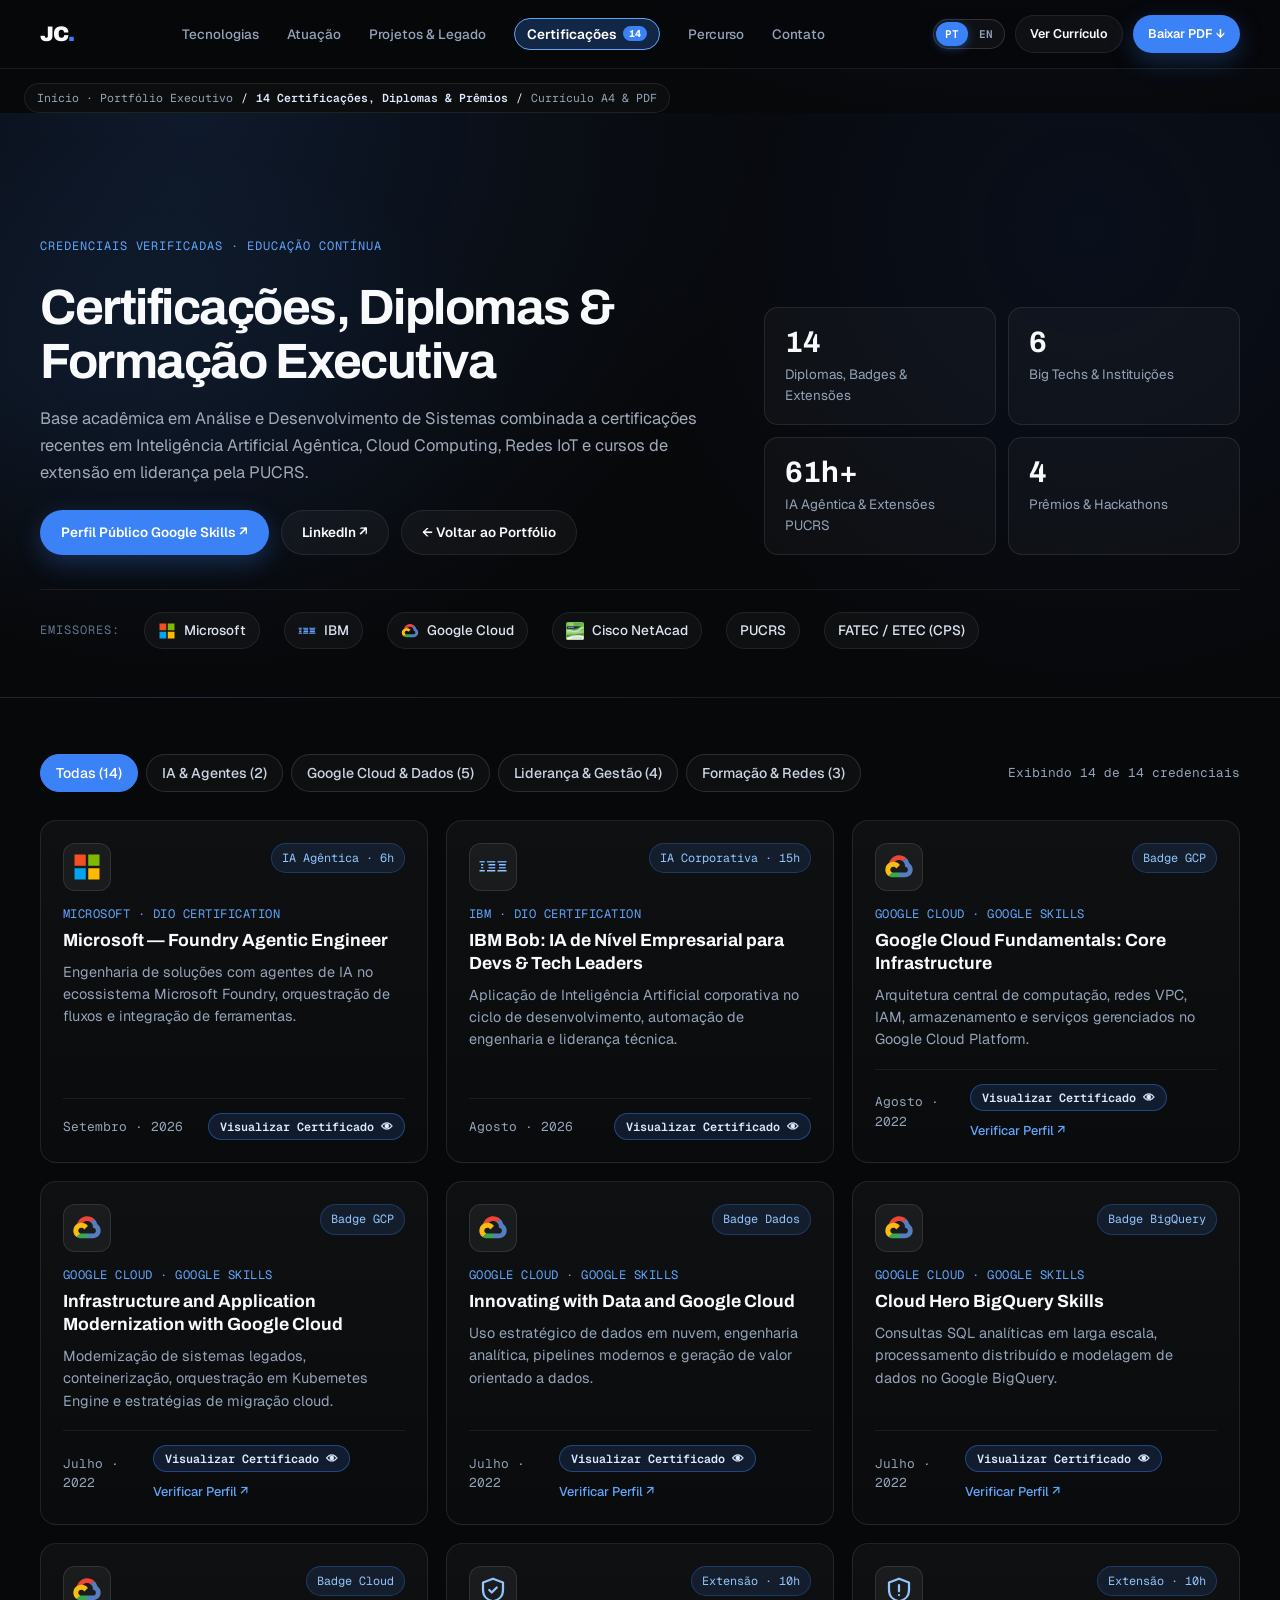
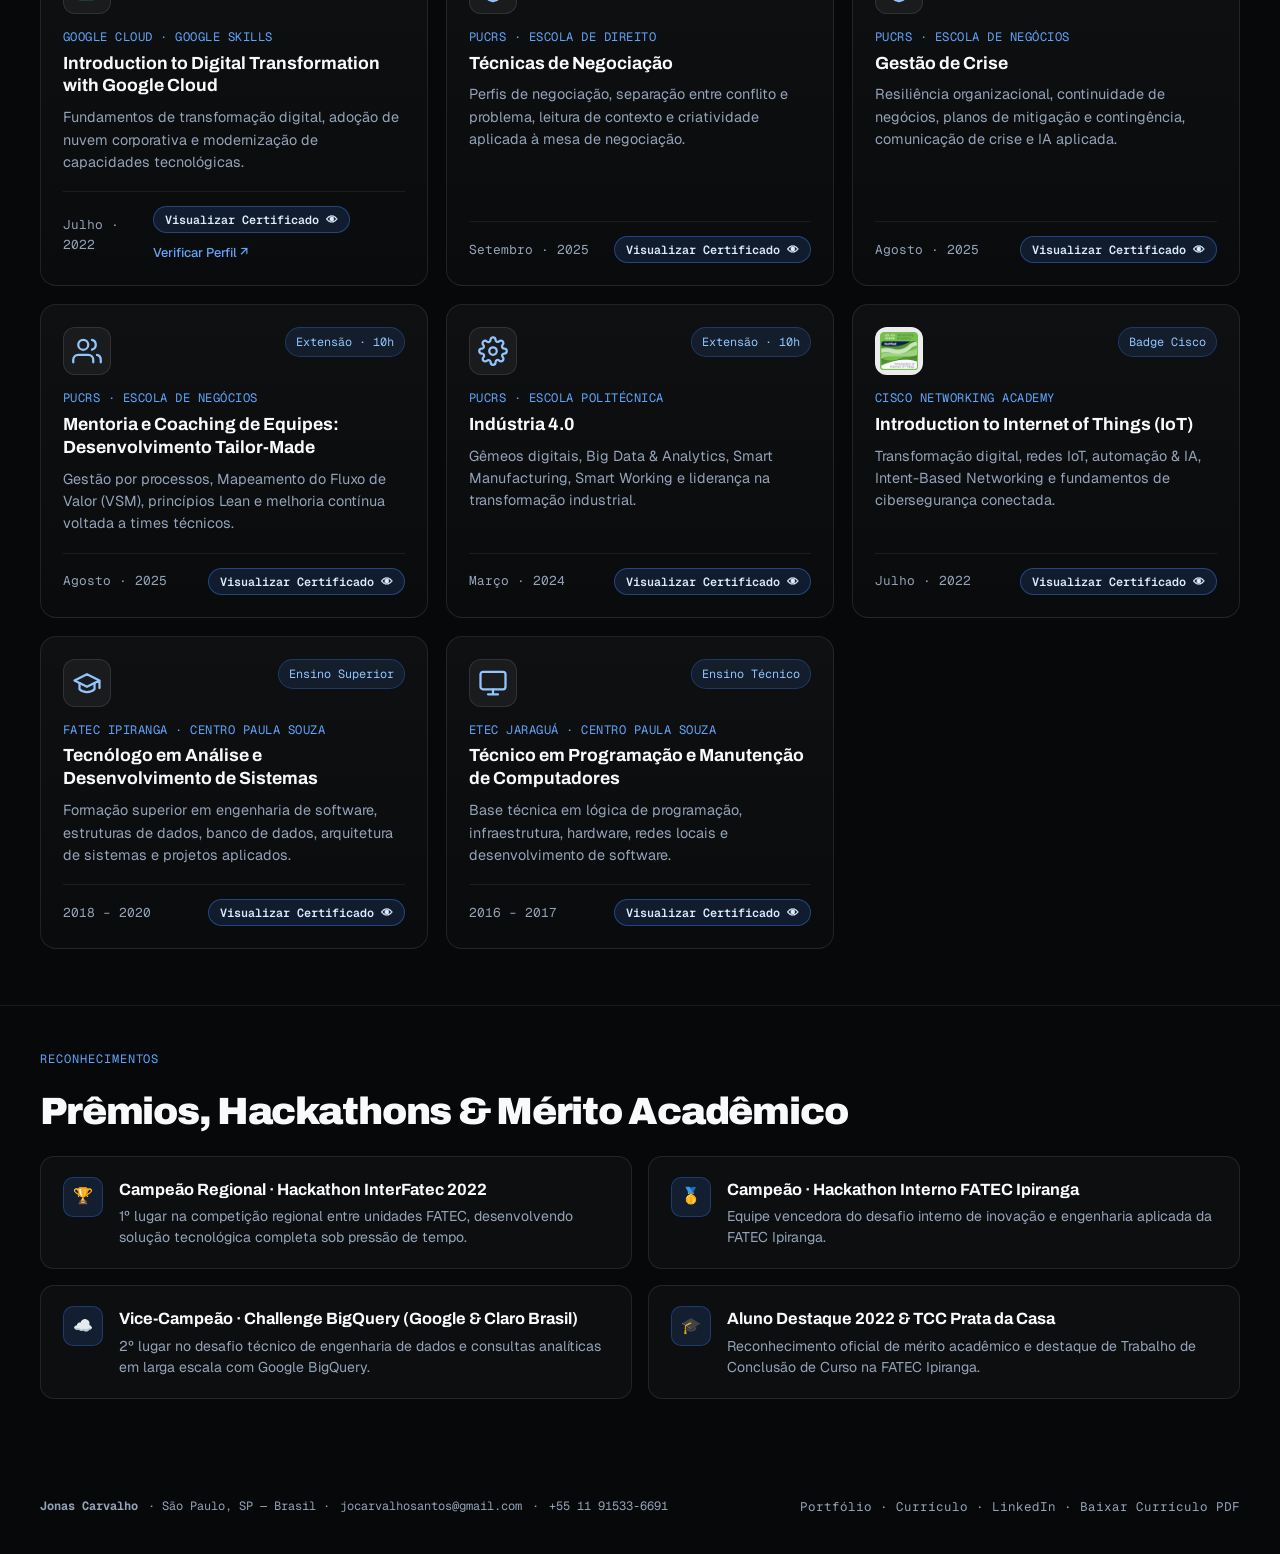
==== commit c144ea48: "fix(footer): replace raw .html/.pdf/.txt filenames with clean link labels in footer" ====
--- a/certificacoes.html
+++ b/certificacoes.html
@@ -1032,7 +1032,7 @@
         <a href="index.html">Portfólio</a> ·
         <a href="curriculo.html">Currículo</a> ·
         <a href="https://www.linkedin.com/in/jonas-santos-b5289836/" target="_blank" rel="noopener me">LinkedIn</a> ·
-        <a href="Jonas-Carvalho-CV.pdf" download="Jonas-Carvalho-CV.pdf">Jonas-Carvalho-CV.pdf</a>
+        <a href="Jonas-Carvalho-CV.pdf" download="Jonas-Carvalho-CV.pdf">Baixar Currículo PDF</a>
       </span>
     </div>
   </footer>
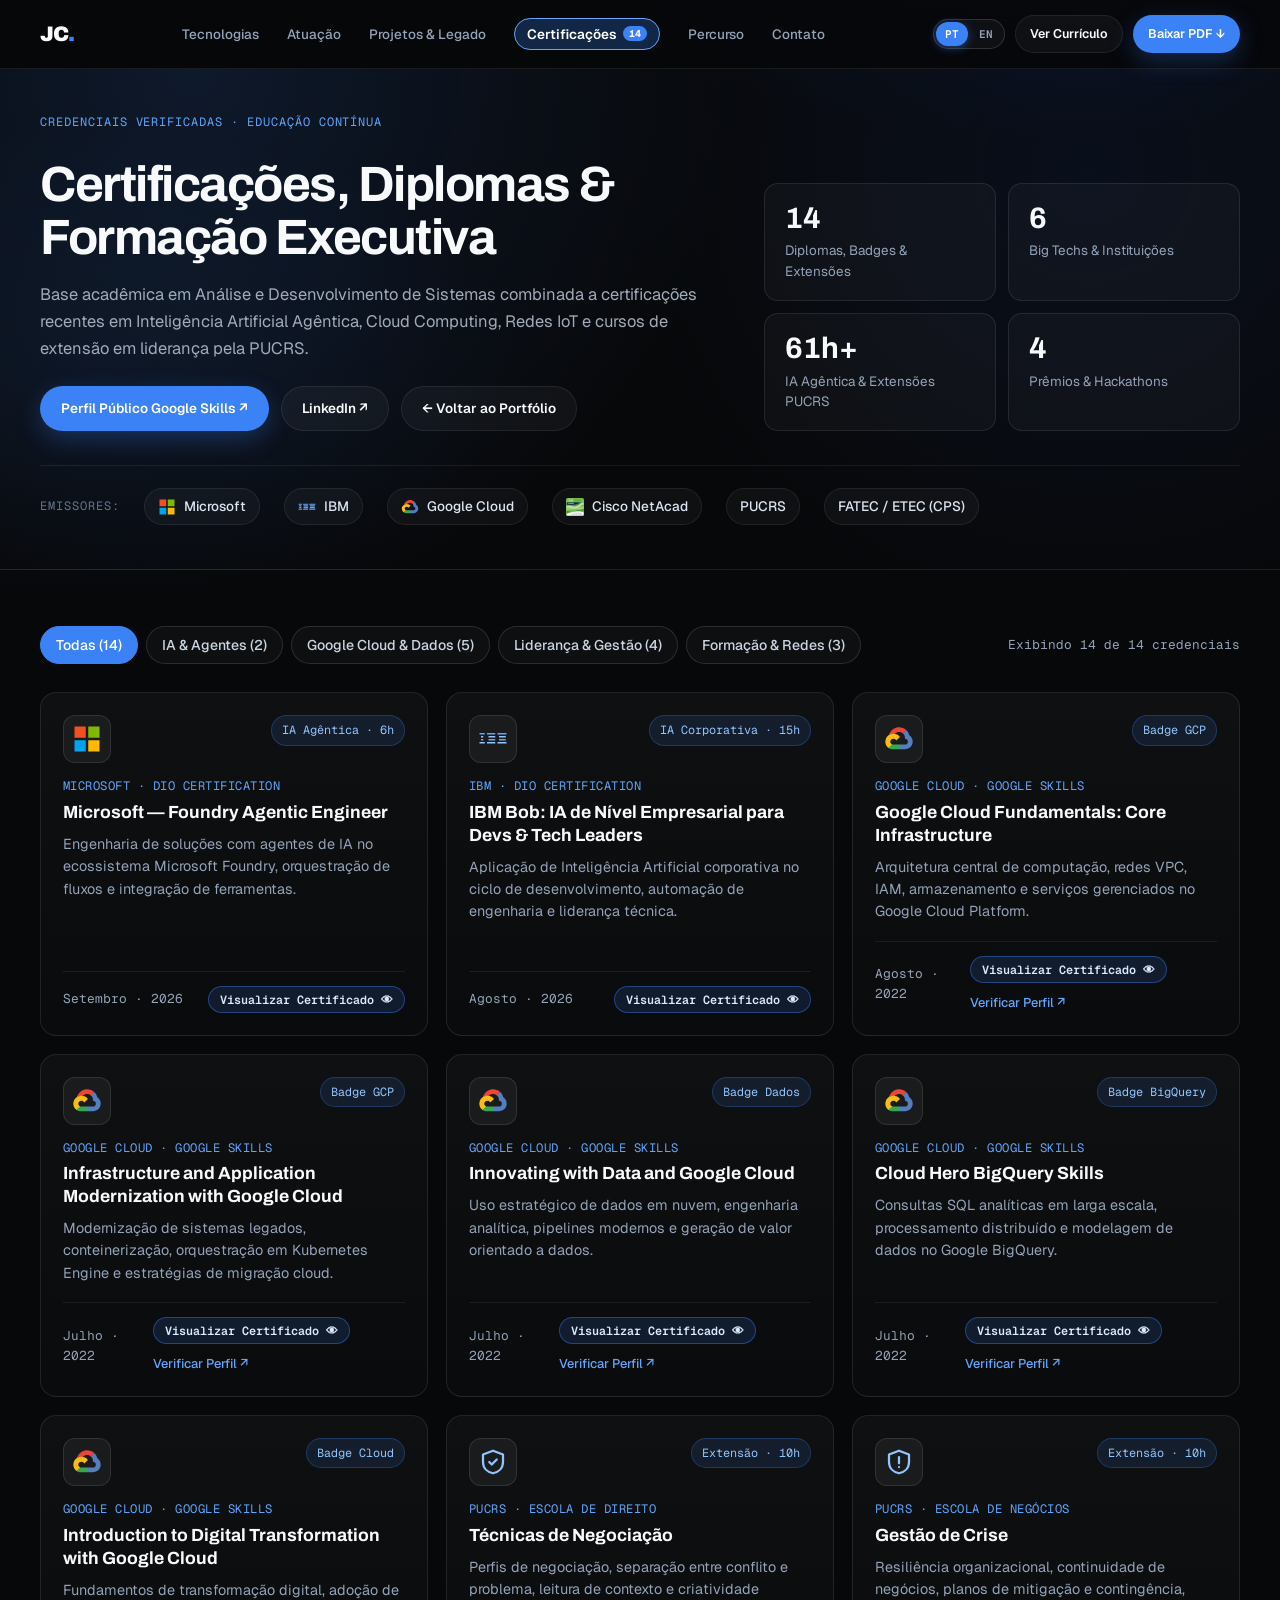
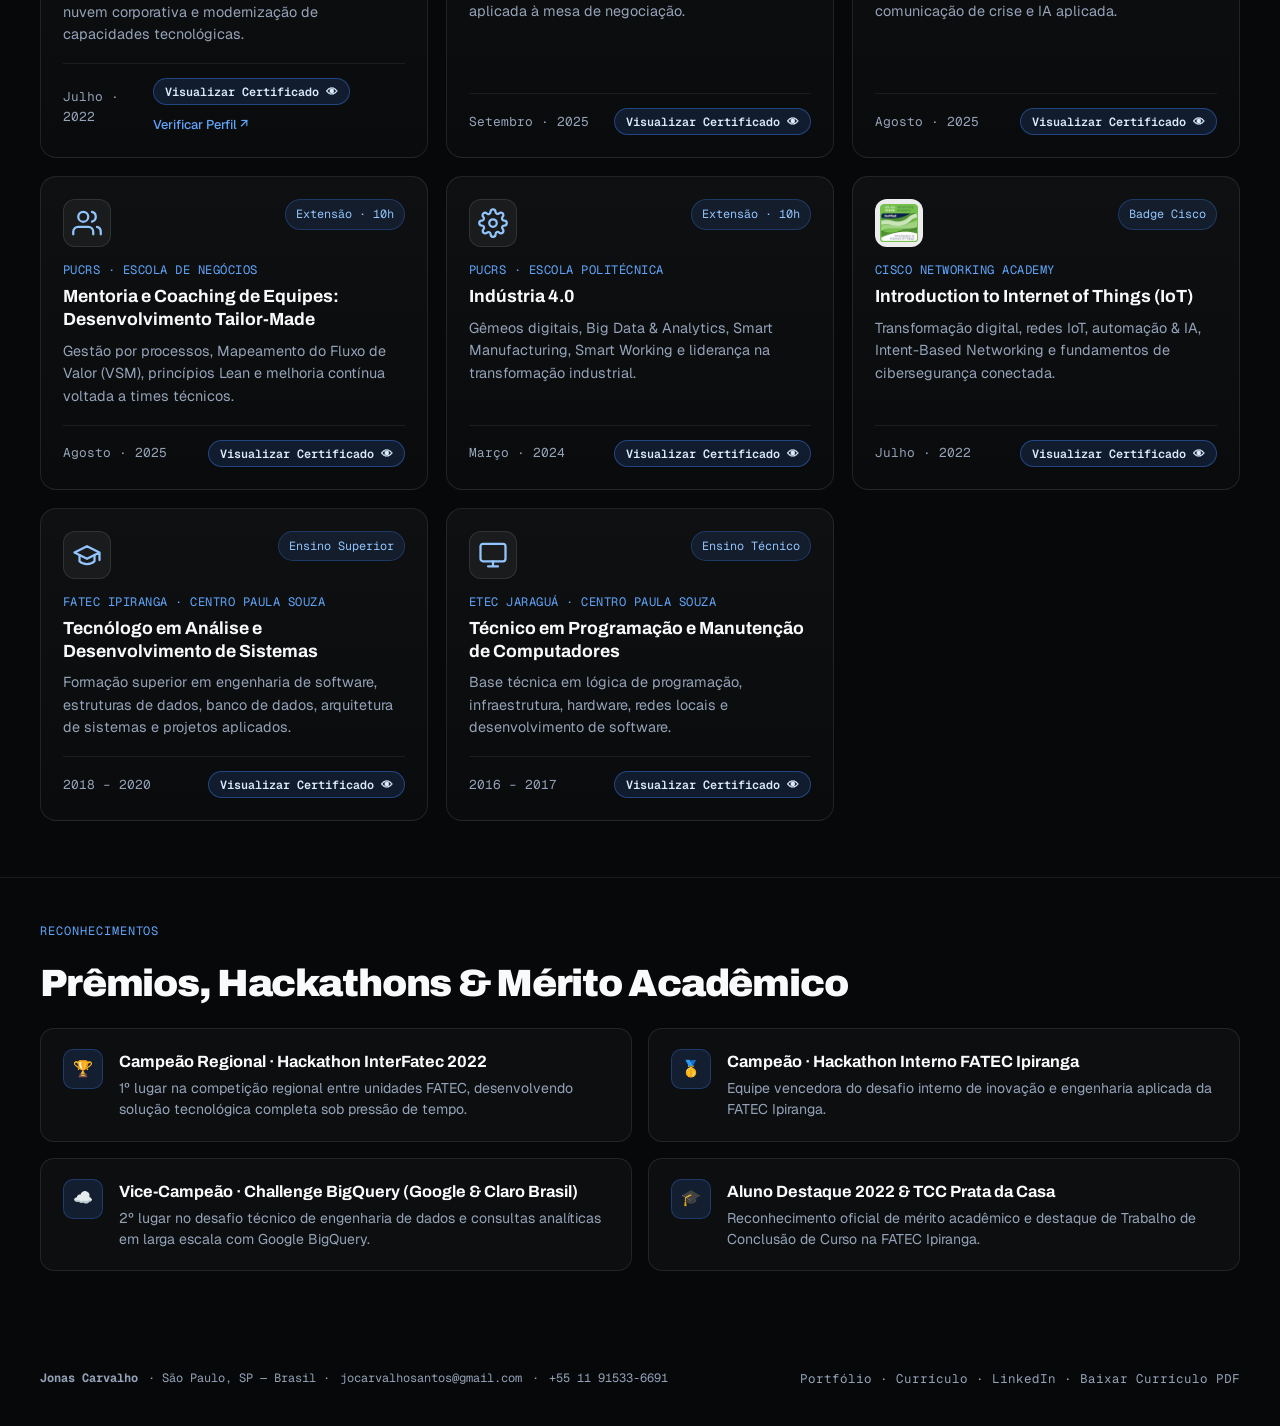
==== commit bc27efb8: "style(ui): redesign hero for mobile/desktop, remove breadcrumb bar and all green accents" ====
--- a/certificacoes.html
+++ b/certificacoes.html
@@ -118,7 +118,7 @@
   </script>
   <style>
     .cert-hero {
-      padding: 120px 0 48px;
+      padding: 40px 0 44px;
       border-bottom: 1px solid rgba(255, 255, 255, 0.08);
       background:
         radial-gradient(circle at 15% 0%, rgba(59, 130, 246, 0.14), transparent 46%),
@@ -418,7 +418,7 @@
     }
     @media (max-width: 680px) {
       .cert-hero {
-        padding: 98px 0 36px;
+        padding: 26px 0 32px;
       }
       .certs-grid,
       .awards-grid {
@@ -493,11 +493,11 @@
       gap: 6px;
       padding: 4px 10px;
       border-radius: 999px;
-      background: rgba(52, 211, 153, 0.12);
-      border: 1px solid rgba(52, 211, 153, 0.38);
+      background: rgba(59, 130, 246, 0.14);
+      border: 1px solid rgba(59, 130, 246, 0.42);
       font-family: 'Geist Mono', monospace;
       font-size: 0.72rem;
-      color: #a7f3d0;
+      color: #dbeafe;
     }
 
     .cert-doc-confer {
@@ -591,14 +591,6 @@
       </div>
     </div>
   </header>
-
-  <nav class="breadcrumb-bar" aria-label="Breadcrumb">
-    <ol class="breadcrumb-list">
-      <li><a href="index.html">Início · Portfólio Executivo</a></li>
-      <li><a href="certificacoes.html" aria-current="page">14 Certificações, Diplomas &amp; Prêmios</a></li>
-      <li><a href="curriculo.html">Currículo A4 &amp; PDF</a></li>
-    </ol>
-  </nav>
 
   <main id="main-content">
     <section class="cert-hero">
--- a/styles.css
+++ b/styles.css
@@ -10,10 +10,15 @@
   --text-muted: #94a3b8;
   --accent: #3b82f6;
   --accent-bright: #60a5fa;
-  --emerald: #34d399;
+  --emerald: #60a5fa;
   --radius-md: 14px;
   --radius-lg: 20px;
   --max-w: 1200px;
+}
+
+abbr[title] {
+  text-decoration: none;
+  border-bottom: 0;
 }
 
 *,
@@ -173,41 +178,46 @@
 
 /* HERO */
 .hero {
-  padding: 36px 0 44px;
-}
-
-.hero-top-bar {
-  display: flex;
+  padding: 40px 0 46px;
+}
+
+.hero-badge-row {
+  display: inline-flex;
   flex-wrap: wrap;
-  justify-content: space-between;
-  align-items: center;
-  gap: 12px;
-  padding-bottom: 22px;
-  border-bottom: 1px solid var(--border);
-  margin-bottom: 34px;
-  font-size: 12.5px;
-  color: var(--text-muted);
+  align-items: center;
+  gap: 10px;
+  margin-bottom: 18px;
 }
 
 .status-badge {
   display: inline-flex;
   align-items: center;
   gap: 8px;
-  padding: 5px 12px;
+  padding: 6px 14px;
   border-radius: 999px;
-  background: rgba(52, 211, 153, 0.08);
-  border: 1px solid rgba(52, 211, 153, 0.24);
-  color: #a7f3d0;
-  font-size: 12px;
-  font-weight: 500;
+  background: rgba(59, 130, 246, 0.14);
+  border: 1px solid rgba(59, 130, 246, 0.42);
+  color: #dbeafe;
+  font-size: 12.2px;
+  font-weight: 600;
+  letter-spacing: 0.01em;
 }
 
 .status-dot {
   width: 7px;
   height: 7px;
   border-radius: 50%;
-  background: var(--emerald);
-  box-shadow: 0 0 10px var(--emerald);
+  background: var(--accent-bright);
+  box-shadow: 0 0 10px rgba(96, 165, 250, 0.85);
+}
+
+.hero-loc-tag {
+  font-size: 11.8px;
+  color: var(--text-muted);
+  padding: 5px 11px;
+  border-radius: 999px;
+  background: rgba(255, 255, 255, 0.035);
+  border: 1px solid var(--border);
 }
 
 .hero-grid {
@@ -231,18 +241,21 @@
   font-family: "Archivo", sans-serif;
   font-weight: 900;
   font-size: clamp(32px, 4.1vw, 52px);
-  line-height: 1.05;
+  line-height: 1.06;
   letter-spacing: -0.035em;
   margin-bottom: 16px;
 }
 
 .hero-title .accent {
-  color: var(--accent);
+  color: var(--accent-bright);
+  background: linear-gradient(135deg, #60a5fa 0%, #3b82f6 55%, #93c5fd 100%);
+  -webkit-background-clip: text;
+  -webkit-text-fill-color: transparent;
 }
 
 .hero-lede {
   font-size: 16px;
-  line-height: 1.6;
+  line-height: 1.62;
   color: var(--text-soft);
   max-width: 56ch;
   margin-bottom: 24px;
@@ -251,13 +264,13 @@
 .hero-ctas {
   display: flex;
   flex-wrap: wrap;
-  gap: 8px;
+  gap: 10px;
   margin-bottom: 26px;
 }
 
 .hero-ctas .btn {
-  padding: 10px 15px;
-  font-size: 12.8px;
+  padding: 11px 17px;
+  font-size: 13px;
 }
 
 .hero-highlights {
@@ -267,8 +280,9 @@
 }
 
 .mini-kpi {
-  background: var(--bg-elev);
+  background: linear-gradient(180deg, rgba(16, 21, 33, 0.92), rgba(11, 15, 24, 0.95));
   border: 1px solid var(--border);
+  border-top: 2px solid rgba(59, 130, 246, 0.55);
   border-radius: 12px;
   padding: 14px 15px;
 }
@@ -292,7 +306,7 @@
 /* HERO PHOTO */
 .hero-profile-card {
   background: linear-gradient(165deg, #111827 0%, #090c12 100%);
-  border: 1px solid var(--border);
+  border: 1px solid rgba(59, 130, 246, 0.28);
   border-radius: var(--radius-lg);
   padding: 14px;
   box-shadow: 0 28px 60px rgba(0, 0, 0, 0.55);
@@ -340,6 +354,10 @@
   display: block;
   font-size: 11.5px;
   color: var(--text-muted);
+}
+
+.photo-badge-sub {
+  display: none;
 }
 
 .badge-tag {
@@ -1137,12 +1155,100 @@
 }
 
 @media (max-width: 900px) {
+  .hero {
+    padding: 20px 0 32px;
+  }
+
   .hero-grid,
   .pillars-grid,
   .journey-layout,
   .contact-grid,
   .cases-grid {
     grid-template-columns: 1fr;
+  }
+
+  .hero-grid {
+    gap: 18px;
+  }
+
+  .hero-badge-row {
+    display: none;
+  }
+
+  .hero-profile-card {
+    order: -1;
+    padding: 13px 15px;
+    border-radius: 16px;
+    border: 1px solid rgba(59, 130, 246, 0.36);
+    background:
+      radial-gradient(circle at 95% 15%, rgba(59, 130, 246, 0.16), transparent 60%),
+      linear-gradient(155deg, #101726 0%, #090d16 100%);
+    box-shadow: 0 14px 32px rgba(0, 0, 0, 0.45);
+  }
+
+  .hero-photo-wrap {
+    display: flex;
+    align-items: center;
+    gap: 14px;
+    aspect-ratio: auto;
+    border: 0;
+    border-radius: 0;
+    overflow: visible;
+  }
+
+  figure.hero-figure {
+    width: 68px !important;
+    height: 68px !important;
+    border-radius: 14px;
+    overflow: hidden;
+    flex-shrink: 0;
+    border: 1.5px solid rgba(96, 165, 250, 0.65);
+    box-shadow: 0 6px 18px rgba(59, 130, 246, 0.25);
+  }
+
+  .photo-badge {
+    position: relative;
+    padding: 0;
+    background: transparent;
+    border: 0;
+    backdrop-filter: none;
+    flex: 1;
+    display: block;
+  }
+
+  .photo-badge .badge-tag {
+    position: absolute;
+    top: 0;
+    right: 0;
+    font-size: 9.5px;
+    padding: 3px 7px;
+  }
+
+  .photo-badge strong {
+    font-family: "Archivo", sans-serif;
+    font-size: 17.5px;
+    font-weight: 900;
+    letter-spacing: -0.02em;
+    color: #ffffff;
+    padding-right: 54px;
+  }
+
+  .photo-badge span {
+    font-size: 12.2px;
+    font-weight: 600;
+    color: #60a5fa;
+    margin-top: 3px;
+  }
+
+  .photo-badge-sub {
+    display: block;
+    font-size: 11.2px;
+    color: var(--text-muted);
+    margin-top: 2px;
+  }
+
+  .profile-quick-links {
+    display: none;
   }
 
   .logo-grid {
@@ -1182,8 +1288,52 @@
     display: none;
   }
 
+  .hero-title {
+    font-size: 31px;
+    line-height: 1.08;
+    margin-bottom: 12px;
+  }
+
+  .hero-lede {
+    font-size: 14.5px;
+    line-height: 1.56;
+    margin-bottom: 18px;
+  }
+
+  .hero-ctas {
+    display: grid;
+    grid-template-columns: 1fr 1fr;
+    gap: 8px;
+    margin-bottom: 18px;
+  }
+
+  .hero-ctas .btn:first-child {
+    grid-column: 1 / -1;
+    padding: 12px 16px;
+    font-size: 13.5px;
+  }
+
+  .hero-ctas .btn:not(:first-child) {
+    padding: 10px 8px;
+    font-size: 11.8px;
+  }
+
   .hero-highlights {
-    grid-template-columns: 1fr;
+    grid-template-columns: repeat(3, minmax(0, 1fr));
+    gap: 8px;
+  }
+
+  .mini-kpi {
+    padding: 11px 10px;
+  }
+
+  .mini-kpi strong {
+    font-size: 15px;
+  }
+
+  .mini-kpi span {
+    font-size: 10.5px;
+    line-height: 1.25;
   }
 
   .logo-grid {
@@ -1378,48 +1528,6 @@
   top: 14px;
   outline: 2px solid #ffffff;
   outline-offset: 2px;
-}
-
-.breadcrumb-bar {
-  max-width: var(--container);
-  margin: 0 auto;
-  padding: 14px 24px 0;
-}
-
-.breadcrumb-list {
-  display: inline-flex;
-  align-items: center;
-  flex-wrap: wrap;
-  gap: 8px;
-  list-style: none;
-  padding: 5px 12px;
-  border-radius: 999px;
-  background: rgba(255, 255, 255, 0.025);
-  border: 1px solid var(--border);
-  font-family: "Geist Mono", monospace;
-  font-size: 11.5px;
-  color: var(--text-dim);
-}
-
-.breadcrumb-list a {
-  color: var(--text-muted);
-  text-decoration: none;
-  transition: color 0.15s ease;
-}
-
-.breadcrumb-list a:hover {
-  color: var(--accent);
-}
-
-.breadcrumb-list li + li::before {
-  content: "/";
-  margin-right: 8px;
-  color: var(--text-dim);
-}
-
-.breadcrumb-list [aria-current="page"] {
-  color: #dbeafe;
-  font-weight: 600;
 }
 
 .sr-only-caption {
